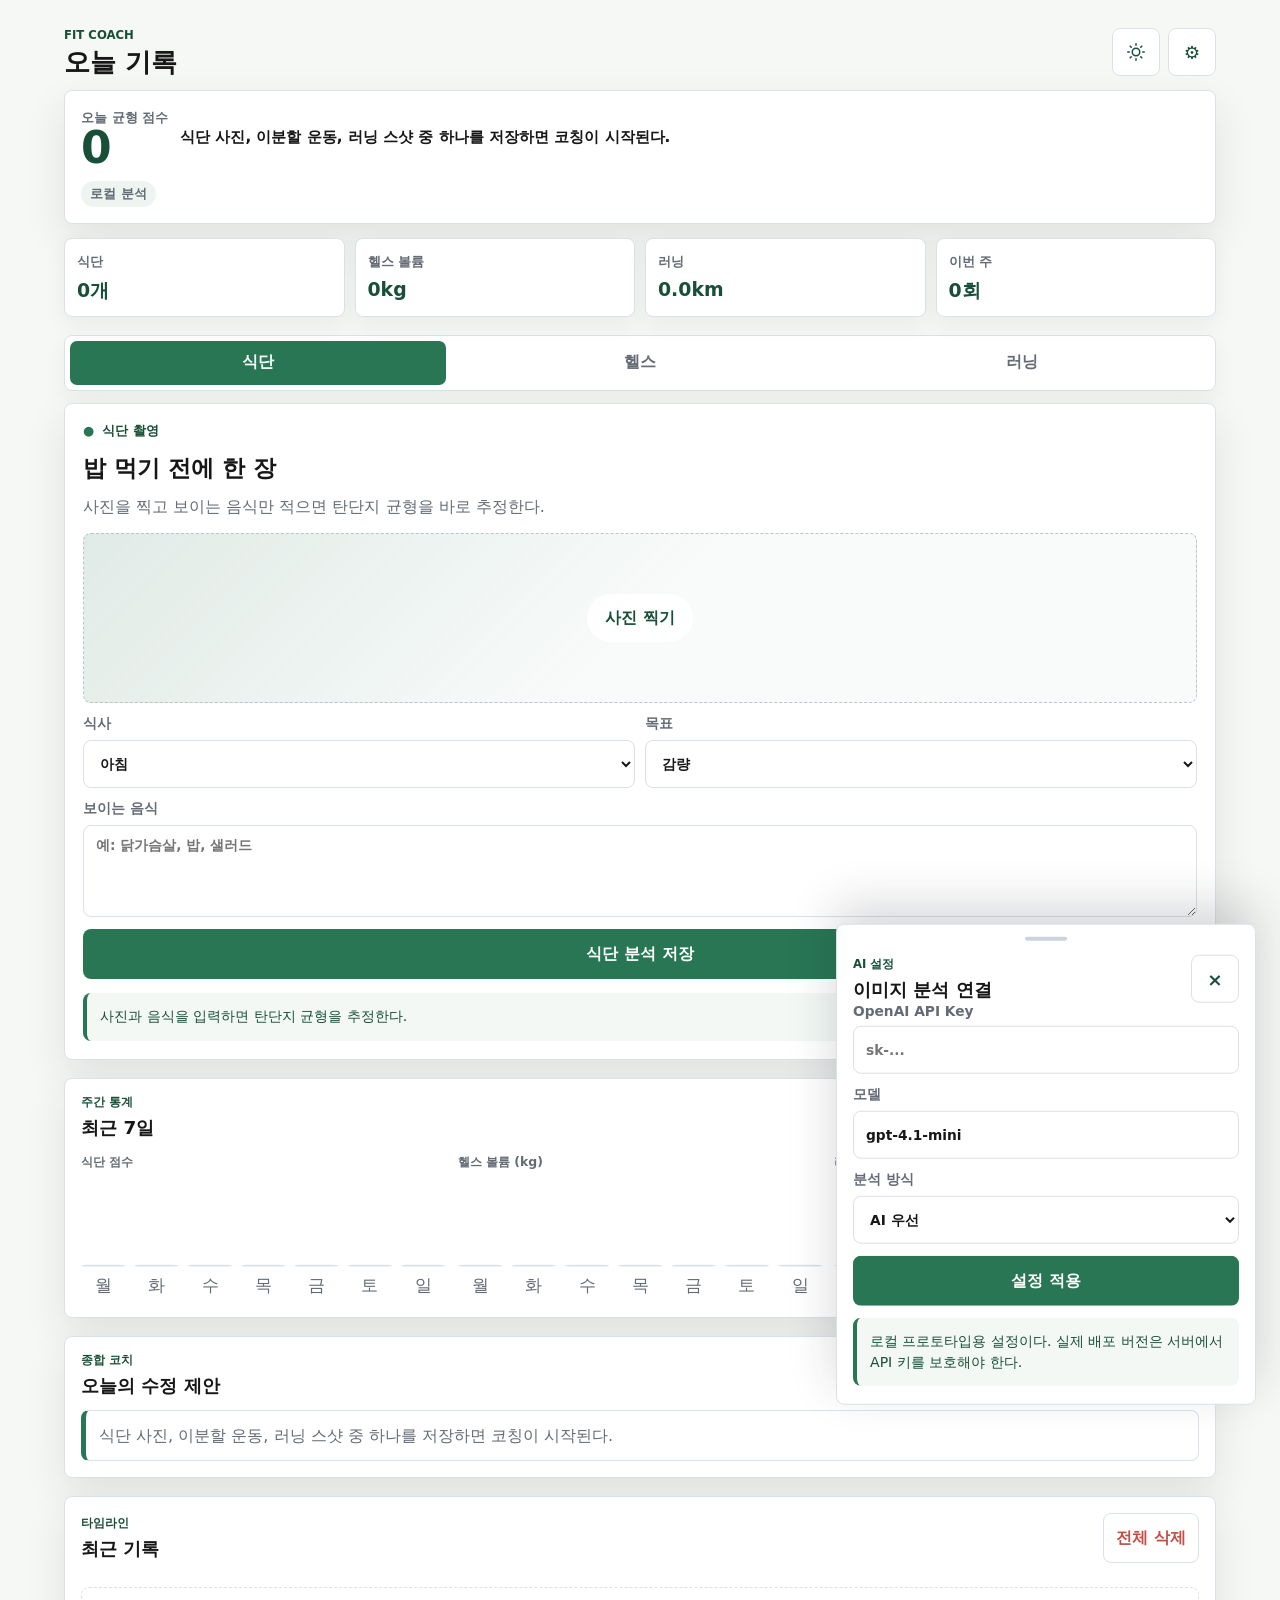
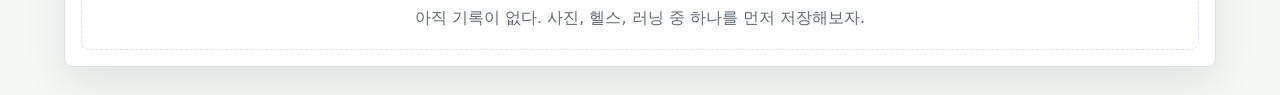
==== projects/personal-fitness-app/index.html @ 8d153a75 "feat: personal-fitness-app 초기 버전 추가 - 식단/헬스/러닝 통합 피트니스 코치 앱 (바닐라 JS) - OpenAI 이미지 분석 (식단·러닝 상세 분석) -" ====
<!doctype html>
<html lang="ko">
  <head>
    <meta charset="utf-8" />
    <meta name="viewport" content="width=device-width, initial-scale=1, viewport-fit=cover" />
    <meta name="mobile-web-app-capable" content="yes" />
    <meta name="apple-mobile-web-app-capable" content="yes" />
    <meta name="apple-mobile-web-app-status-bar-style" content="black-translucent" />
    <meta name="apple-mobile-web-app-title" content="Fit Coach" />
    <meta name="theme-color" content="#1c7a50" />
    <link rel="manifest" href="/manifest.json" />
    <link rel="apple-touch-icon" href="/icons/icon-192.png" />
    <title>Fit Coach</title>
    <link rel="stylesheet" href="./styles.css" />
  </head>
  <body>
    <main class="app-shell">
      <header class="app-header" aria-label="오늘의 코칭 요약">
        <div class="header-row">
          <div>
            <p class="eyebrow">Fit Coach</p>
            <h1>오늘 기록</h1>
          </div>
          <div class="header-buttons">
            <button class="icon-button" type="button" id="themeToggle" aria-label="다크모드 전환">
              <svg id="themeIcon" width="18" height="18" viewBox="0 0 24 24" fill="none" stroke="currentColor" stroke-width="2" stroke-linecap="round" stroke-linejoin="round">
                <circle cx="12" cy="12" r="5"/><line x1="12" y1="1" x2="12" y2="3"/><line x1="12" y1="21" x2="12" y2="23"/><line x1="4.22" y1="4.22" x2="5.64" y2="5.64"/><line x1="18.36" y1="18.36" x2="19.78" y2="19.78"/><line x1="1" y1="12" x2="3" y2="12"/><line x1="21" y1="12" x2="23" y2="12"/><line x1="4.22" y1="19.78" x2="5.64" y2="18.36"/><line x1="18.36" y1="5.64" x2="19.78" y2="4.22"/>
              </svg>
            </button>
            <button class="icon-button" type="button" id="openSettings" aria-label="AI 설정 열기">⚙</button>
          </div>
        </div>

        <section class="score-card" aria-live="polite">
          <div>
            <span>오늘 균형 점수</span>
            <strong id="balanceScore">0</strong>
          </div>
          <p id="coachHeadline">오늘 기록을 추가하면 코칭이 시작된다.</p>
          <span class="status-pill" id="apiStatus">로컬 분석</span>
        </section>
      </header>

      <section class="metric-strip" aria-label="핵심 지표">
        <article class="metric-card">
          <span>식단</span>
          <strong id="mealCount">0개</strong>
        </article>
        <article class="metric-card">
          <span>헬스 볼륨</span>
          <strong id="strengthVolume">0kg</strong>
        </article>
        <article class="metric-card">
          <span>러닝</span>
          <strong id="runDistance">0km</strong>
        </article>
        <article class="metric-card">
          <span>이번 주</span>
          <strong id="weekWorkouts">0회</strong>
        </article>
      </section>

      <section class="quick-section" aria-label="빠른 기록">
        <div class="quick-tabs" id="quickTabs" role="tablist" aria-label="기록 종류">
          <button class="quick-tab is-active" type="button" role="tab" aria-selected="true" data-card-index="0">식단</button>
          <button class="quick-tab" type="button" role="tab" aria-selected="false" data-card-index="1">헬스</button>
          <button class="quick-tab" type="button" role="tab" aria-selected="false" data-card-index="2">러닝</button>
        </div>

        <div class="quick-cards" id="quickCards">
          <article class="quick-card meal-card" aria-label="식단 촬영">
            <div class="card-topline">
              <span class="card-icon">●</span>
              <span>식단 촬영</span>
            </div>
            <h3>밥 먹기 전에 한 장</h3>
            <p>사진을 찍고 보이는 음식만 적으면 탄단지 균형을 바로 추정한다.</p>

            <form id="mealForm" class="stack-form">
              <label class="upload-box">
                <input id="mealPhoto" type="file" accept="image/*" capture="environment" />
                <span>사진 찍기</span>
                <img id="mealPreview" alt="" />
              </label>
              <div class="field-row">
                <label>
                  식사
                  <select id="mealType">
                    <option>아침</option>
                    <option>점심</option>
                    <option>저녁</option>
                    <option>간식</option>
                  </select>
                </label>
                <label>
                  목표
                  <select id="mealGoal">
                    <option>감량</option>
                    <option>유지</option>
                    <option>증량</option>
                  </select>
                </label>
              </div>
              <label>
                보이는 음식
                <textarea id="mealMemo" rows="3" placeholder="예: 닭가슴살, 밥, 샐러드"></textarea>
              </label>
              <button class="primary-button" id="mealSubmit" type="submit">식단 분석 저장</button>
            </form>
            <div class="insight-box" id="mealInsight">사진과 음식을 입력하면 탄단지 균형을 추정한다.</div>
          </article>

          <article class="quick-card strength-card" aria-label="헬스 기록">
            <div class="card-topline">
              <span class="card-icon">●</span>
              <span>헬스 기록</span>
            </div>
            <div class="card-heading-row">
              <div>
                <h3 id="routineTitle">오늘의 이분할</h3>
                <p id="routineDesc">상체와 하체를 바꿔가며 볼륨과 컨디션을 남긴다.</p>
              </div>
              <div class="routine-mode-group">
                <div class="segmented segmented-sm" role="group" aria-label="루틴 모드" id="routineModeSeg">
                  <button type="button" class="segment is-active" data-mode="이분할">2분할</button>
                  <button type="button" class="segment" data-mode="PPL">PPL</button>
                </div>
                <div class="segmented" role="group" aria-label="운동 분할 선택" id="splitSeg">
                  <button type="button" class="segment is-active" data-split="상체">상체</button>
                  <button type="button" class="segment" data-split="하체">하체</button>
                </div>
              </div>
            </div>

            <form id="strengthForm" class="stack-form">
              <label>
                운동
                <select id="liftName"></select>
              </label>
              <label id="customLiftLabel" style="display:none">
                운동 이름
                <input id="customLiftInput" type="text" placeholder="예: 인클라인 케이블 플라이" />
              </label>
              <div class="metrics-grid">
                <label>
                  세트
                  <input id="liftSets" type="number" inputmode="numeric" min="1" value="4" />
                </label>
                <label>
                  반복
                  <input id="liftReps" type="number" inputmode="numeric" min="1" value="8" />
                </label>
                <label>
                  중량 kg
                  <input id="liftWeight" type="number" inputmode="decimal" min="0" step="0.5" value="40" />
                </label>
              </div>
              <label>
                컨디션
                <select id="liftRpe">
                  <option value="7">여유 있음</option>
                  <option value="8" selected>적당히 힘듦</option>
                  <option value="9">거의 한계</option>
                </select>
              </label>
              <button class="primary-button" type="submit">헬스 기록 저장</button>
            </form>
            <section class="lift-guide" id="liftGuide" aria-live="polite" aria-label="운동 자세 안내"></section>
            <div class="routine-grid" id="splitRoutine"></div>
          </article>

          <article class="quick-card run-card" aria-label="러닝 스크린샷">
            <div class="card-topline">
              <span class="card-icon">●</span>
              <span>러닝 스샷</span>
            </div>
            <h3>끝난 화면을 올리기</h3>
            <p>런데이, Nike Run Club, Garmin 같은 앱 결과 화면을 선택한다.</p>

            <form id="runForm" class="stack-form">
              <label class="upload-box">
                <input id="runPhoto" type="file" accept="image/*" />
                <span>스샷 선택</span>
                <img id="runPreview" alt="" />
              </label>
              <div class="metrics-grid">
                <label>
                  거리 km
                  <input id="runKm" type="number" inputmode="decimal" min="0" step="0.01" value="5" />
                </label>
                <label>
                  시간 분
                  <input id="runMinutes" type="number" inputmode="numeric" min="0" value="35" />
                </label>
                <label>
                  평균 심박
                  <input id="runHr" type="number" inputmode="numeric" min="0" value="145" />
                </label>
              </div>
              <button class="primary-button" id="runSubmit" type="submit">러닝 분석 저장</button>
            </form>
            <div class="insight-box" id="runInsight">스크린샷 수치를 입력하면 페이스와 회복 강도를 계산한다.</div>
          </article>
        </div>
      </section>

      <section class="weekly-stats panel" aria-label="주간 통계">
        <div class="section-heading">
          <div>
            <p class="eyebrow">주간 통계</p>
            <h2>최근 7일</h2>
          </div>
        </div>
        <div class="chart-row">
          <div class="mini-chart">
            <p class="chart-label">식단 점수</p>
            <div id="chartMealScore"></div>
          </div>
          <div class="mini-chart">
            <p class="chart-label">헬스 볼륨 (kg)</p>
            <div id="chartVolume"></div>
          </div>
          <div class="mini-chart">
            <p class="chart-label">러닝 (km)</p>
            <div id="chartDistance"></div>
          </div>
        </div>
      </section>

      <section class="today-coach panel" aria-label="오늘의 수정 제안">
        <div class="section-heading">
          <div>
            <p class="eyebrow">종합 코치</p>
            <h2>오늘의 수정 제안</h2>
          </div>
        </div>
        <ul class="coach-list" id="coachList"></ul>
      </section>

      <section class="recent-log panel" aria-label="최근 기록">
        <div class="section-heading">
          <div>
            <p class="eyebrow">타임라인</p>
            <h2>최근 기록</h2>
          </div>
          <button class="ghost-button" type="button" id="clearAll">전체 삭제</button>
        </div>
        <ol class="timeline" id="timeline"></ol>
        <div class="empty-state" id="emptyState">아직 기록이 없다. 사진, 헬스, 러닝 중 하나를 먼저 저장해보자.</div>
      </section>
    </main>

    <div class="sheet-backdrop" id="settingsBackdrop" hidden></div>
    <aside class="settings-sheet" id="settingsSheet" aria-label="AI 설정" aria-hidden="true">
      <div class="sheet-handle" aria-hidden="true"></div>
      <div class="section-heading">
        <div>
          <p class="eyebrow">AI 설정</p>
          <h2>이미지 분석 연결</h2>
        </div>
        <button class="icon-button" type="button" id="closeSettings" aria-label="AI 설정 닫기">×</button>
      </div>
      <form id="settingsForm" class="stack-form">
        <label>
          OpenAI API Key
          <input id="apiKey" type="password" placeholder="sk-..." autocomplete="off" />
        </label>
        <label>
          모델
          <input id="modelName" type="text" value="gpt-4.1-mini" />
        </label>
        <label>
          분석 방식
          <select id="analysisMode">
            <option value="auto">AI 우선</option>
            <option value="local">로컬만</option>
          </select>
        </label>
        <button class="primary-button" type="submit">설정 적용</button>
      </form>
      <div class="insight-box compact">로컬 프로토타입용 설정이다. 실제 배포 버전은 서버에서 API 키를 보호해야 한다.</div>
    </aside>

    <script src="./app.js"></script>
    <script>
      if ("serviceWorker" in navigator) {
        navigator.serviceWorker.register("/sw.js");
      }
    </script>
  </body>
</html>
---- projects/personal-fitness-app/styles.css ----
:root {
  color-scheme: light;
  --ink: #171717;
  --muted: #646b76;
  --soft: #eef5f1;
  --line: #dbe1e8;
  --paper: #f6f8f5;
  --panel: #ffffff;
  --green: #287654;
  --green-dark: #174f38;
  --blue: #286e9e;
  --amber: #ad7428;
  --red: #c24f43;
  --shadow: 0 16px 42px rgba(27, 35, 45, 0.1);
}

[data-theme="dark"] {
  color-scheme: dark;
  --ink: #e8edf2;
  --muted: #9ba3ad;
  --soft: #1e2a24;
  --line: #2d3a34;
  --paper: #141a17;
  --panel: #1c2620;
  --green: #3da87a;
  --green-dark: #5cc99b;
  --blue: #4a9fd4;
  --amber: #c9903a;
  --red: #e06b5f;
  --shadow: 0 16px 42px rgba(0, 0, 0, 0.4);
}

[data-theme="dark"] input,
[data-theme="dark"] select,
[data-theme="dark"] textarea {
  background: #1e2a24;
  color: var(--ink);
  border-color: var(--line);
}

[data-theme="dark"] .icon-button,
[data-theme="dark"] .ghost-button,
[data-theme="dark"] .quick-tabs,
[data-theme="dark"] .segmented,
[data-theme="dark"] .segment,
[data-theme="dark"] .routine-item,
[data-theme="dark"] .coach-list li,
[data-theme="dark"] .timeline-item,
[data-theme="dark"] .delete-button {
  background: var(--panel);
  border-color: var(--line);
  color: var(--ink);
}

[data-theme="dark"] .segment.is-active {
  background: var(--green);
  color: #fff;
}

[data-theme="dark"] .quick-tab.is-active {
  background: var(--green);
  color: #fff;
}

[data-theme="dark"] .upload-box {
  background: linear-gradient(135deg, rgba(61, 168, 122, 0.1), transparent 52%), #1c2620;
}

[data-theme="dark"] .lift-guide {
  background: #1c2620;
}

[data-theme="dark"] .lift-guide-visual {
  background: linear-gradient(135deg, rgba(74, 159, 212, 0.1), transparent 55%), #1e2a24;
}

[data-theme="dark"] .insight-box {
  background: #1e2a24;
}

[data-theme="dark"] .settings-sheet {
  background: var(--panel);
}

html {
  transition: background-color 200ms, color 200ms;
}

* {
  box-sizing: border-box;
}

html {
  scroll-behavior: smooth;
}

body {
  margin: 0;
  min-height: 100vh;
  background: var(--paper);
  color: var(--ink);
  font-family:
    Inter, ui-sans-serif, system-ui, -apple-system, BlinkMacSystemFont, "Segoe UI",
    sans-serif;
}

body.sheet-open {
  overflow: hidden;
}

button,
input,
select,
textarea {
  font: inherit;
}

button {
  cursor: pointer;
}

.app-shell {
  width: min(100%, 480px);
  margin: 0 auto;
  padding: max(14px, env(safe-area-inset-top)) 14px calc(28px + env(safe-area-inset-bottom));
}

.app-header {
  display: grid;
  gap: 14px;
}

.header-row,
.section-heading,
.card-heading-row {
  display: flex;
  gap: 12px;
  align-items: center;
  justify-content: space-between;
}

.eyebrow {
  margin: 0 0 5px;
  color: var(--green-dark);
  font-size: 0.73rem;
  font-weight: 850;
  letter-spacing: 0;
  text-transform: uppercase;
}

h1,
h2,
h3,
p {
  letter-spacing: 0;
}

h1,
h2,
h3 {
  margin: 0;
}

h1 {
  font-size: 1.65rem;
  line-height: 1.1;
}

h2 {
  font-size: 1.15rem;
}

h3 {
  font-size: 1.45rem;
  line-height: 1.18;
}

.score-card,
.metric-card,
.quick-card,
.panel {
  border: 1px solid var(--line);
  border-radius: 8px;
  background: var(--panel);
  box-shadow: var(--shadow);
}

.score-card {
  display: grid;
  grid-template-columns: auto minmax(0, 1fr);
  gap: 12px;
  align-items: center;
  padding: 16px;
}

.score-card span,
.metric-card span {
  color: var(--muted);
  font-size: 0.82rem;
  font-weight: 750;
}

.score-card strong {
  display: block;
  color: var(--green-dark);
  font-size: 2.75rem;
  line-height: 0.95;
}

.score-card p {
  min-width: 0;
  margin: 0;
  color: var(--ink);
  font-size: 0.95rem;
  font-weight: 760;
  line-height: 1.42;
}

.score-card .status-pill {
  grid-column: 1 / -1;
  justify-self: start;
}

.header-buttons {
  display: flex;
  gap: 8px;
  flex-shrink: 0;
}

.icon-button {
  display: inline-grid;
  place-items: center;
  width: 48px;
  height: 48px;
  border: 1px solid var(--line);
  border-radius: 8px;
  background: #fff;
  color: var(--green-dark);
  font-size: 1.15rem;
  font-weight: 900;
}

.metric-strip {
  display: grid;
  grid-template-columns: repeat(2, minmax(0, 1fr));
  gap: 10px;
  margin-top: 14px;
}

.metric-card {
  min-height: 72px;
  padding: 12px;
  box-shadow: 0 8px 22px rgba(27, 35, 45, 0.06);
}

.metric-card strong {
  display: block;
  margin-top: 7px;
  color: var(--green-dark);
  font-size: 1.18rem;
}

.quick-section,
.weekly-stats,
.today-coach,
.recent-log {
  margin-top: 18px;
}

.chart-row {
  display: grid;
  grid-template-columns: repeat(3, minmax(0, 1fr));
  gap: 12px;
  margin-top: 14px;
}

.mini-chart {
  min-width: 0;
}

.chart-label {
  margin: 0 0 6px;
  color: var(--muted);
  font-size: 0.78rem;
  font-weight: 760;
}

.chart-bar { }
.bar-green { fill: var(--green); }
.bar-blue { fill: var(--blue); }
.bar-amber { fill: var(--amber); }
.bar-empty { fill: var(--line); }
.bar-day-label { font-size: 10px; fill: var(--muted); }

.quick-tabs {
  display: grid;
  grid-template-columns: repeat(3, minmax(0, 1fr));
  gap: 6px;
  margin-top: 12px;
  padding: 5px;
  border: 1px solid var(--line);
  border-radius: 8px;
  background: #fff;
  box-shadow: 0 8px 22px rgba(27, 35, 45, 0.05);
}

.quick-tab {
  min-height: 44px;
  border: 0;
  border-radius: 7px;
  background: transparent;
  color: var(--muted);
  font-weight: 900;
}

.quick-tab.is-active {
  background: var(--green);
  color: #fff;
}

.quick-cards {
  margin-top: 12px;
}

.quick-card {
  display: none;
  grid-template-columns: 1fr;
  align-content: start;
  gap: 14px;
  padding: 18px;
  border: 1px solid var(--line);
  border-radius: 8px;
  background: var(--panel);
  box-shadow: var(--shadow);
}

.quick-card.is-active {
  display: grid;
}

.quick-card p {
  margin: 0;
  color: var(--muted);
  line-height: 1.5;
}

.card-topline {
  display: flex;
  gap: 8px;
  align-items: center;
  color: var(--green-dark);
  font-size: 0.82rem;
  font-weight: 850;
}

.card-icon {
  color: var(--green);
  font-size: 0.8rem;
}


.stack-form {
  display: grid;
  gap: 12px;
}

label {
  display: grid;
  gap: 7px;
  color: var(--muted);
  font-size: 0.86rem;
  font-weight: 760;
}

input,
select,
textarea {
  width: 100%;
  min-height: 48px;
  border: 1px solid var(--line);
  border-radius: 8px;
  background: #fff;
  color: var(--ink);
  padding: 11px 12px;
  outline: none;
}

textarea {
  min-height: 92px;
  resize: vertical;
}

input:focus,
select:focus,
textarea:focus {
  border-color: var(--green);
  box-shadow: 0 0 0 3px rgba(40, 118, 84, 0.14);
}

.field-row,
.metrics-grid {
  display: grid;
  gap: 10px;
}

.field-row {
  grid-template-columns: repeat(2, minmax(0, 1fr));
}

.metrics-grid {
  grid-template-columns: repeat(3, minmax(0, 1fr));
}

.upload-box {
  position: relative;
  display: grid;
  place-items: center;
  min-height: 170px;
  overflow: hidden;
  border: 1px dashed #b8c5ce;
  border-radius: 8px;
  background:
    linear-gradient(135deg, rgba(40, 118, 84, 0.12), transparent 52%),
    #f9fbfa;
  color: var(--green-dark);
  text-align: center;
}

.upload-box input {
  position: absolute;
  inset: 0;
  min-height: 100%;
  opacity: 0;
  cursor: pointer;
}

.upload-box span {
  z-index: 1;
  display: inline-flex;
  align-items: center;
  min-height: 48px;
  border-radius: 999px;
  background: rgba(255, 255, 255, 0.92);
  padding: 0 18px;
  font-size: 1rem;
  font-weight: 900;
}

.upload-box img {
  position: absolute;
  inset: 0;
  display: none;
  width: 100%;
  height: 100%;
  object-fit: cover;
}

.upload-box.has-image img {
  display: block;
}

.routine-mode-group {
  display: flex;
  flex-direction: column;
  gap: 6px;
  align-items: flex-end;
}

.segmented {
  display: inline-grid;
  grid-template-columns: repeat(2, 1fr);
  flex: 0 0 auto;
  overflow: hidden;
  border: 1px solid var(--line);
  border-radius: 8px;
  background: #fff;
}

.segmented-sm .segment {
  min-height: 32px;
  font-size: 0.78rem;
  padding: 0 8px;
}

.segment {
  min-height: 40px;
  border: 0;
  background: #fff;
  color: var(--muted);
  padding: 0 12px;
  font-size: 0.86rem;
  font-weight: 850;
}

.segment.is-active {
  background: var(--green);
  color: #fff;
}

.primary-button,
.ghost-button {
  min-height: 50px;
  border-radius: 8px;
  font-weight: 900;
}

.primary-button {
  border: 1px solid transparent;
  background: var(--green);
  color: #fff;
}

.primary-button:hover {
  background: var(--green-dark);
}

.primary-button:disabled {
  cursor: wait;
  opacity: 0.68;
}

.ghost-button {
  border: 1px solid var(--line);
  background: #fff;
  color: var(--red);
  padding: 0 12px;
}

.insight-box {
  padding: 13px;
  border-left: 4px solid var(--green);
  border-radius: 8px;
  background: #f3f8f5;
  color: var(--green-dark);
  font-size: 0.9rem;
  line-height: 1.48;
}

.compact {
  margin-top: 12px;
  font-size: 0.88rem;
}

.routine-grid {
  display: grid;
  gap: 8px;
}

.lift-guide {
  display: grid;
  gap: 10px;
  padding: 12px;
  border: 1px solid var(--line);
  border-radius: 8px;
  background: #f9fbfa;
}

.lift-guide-visual {
  display: grid;
  place-items: center;
  min-height: 138px;
  border-radius: 8px;
  overflow: hidden;
  background:
    linear-gradient(135deg, rgba(40, 110, 158, 0.1), transparent 55%),
    #ffffff;
}

.lift-guide-visual img {
  width: 100%;
  height: 138px;
  object-fit: cover;
  object-position: center 20%;
  display: block;
}

.lift-guide svg {
  width: min(100%, 220px);
  height: 128px;
}

.lift-guide h4 {
  margin: 0;
  color: var(--ink);
  font-size: 1rem;
  letter-spacing: 0;
}

.lift-guide ul {
  display: grid;
  gap: 5px;
  margin: 0;
  padding-left: 18px;
  color: var(--muted);
  font-size: 0.88rem;
  line-height: 1.4;
}

.routine-item {
  display: grid;
  gap: 4px;
  padding: 10px 12px;
  border: 1px solid var(--line);
  border-radius: 8px;
  background: #fff;
  color: var(--muted);
  font-size: 0.86rem;
}

.routine-item strong {
  color: var(--ink);
  font-size: 0.95rem;
}

.panel {
  padding: 16px;
}

.coach-list,
.timeline {
  display: grid;
  gap: 10px;
  margin: 12px 0 0;
  padding: 0;
  list-style: none;
}

.coach-list li,
.timeline-item {
  padding: 13px;
  border: 1px solid var(--line);
  border-radius: 8px;
  background: #fff;
}

.coach-list li {
  border-left: 5px solid var(--green);
  color: var(--muted);
  line-height: 1.45;
}

.timeline-item {
  display: grid;
  grid-template-columns: minmax(0, 1fr) 40px;
  gap: 10px;
}

.timeline-title {
  display: flex;
  flex-wrap: wrap;
  gap: 7px;
  align-items: center;
}

.timeline-title strong {
  font-size: 0.98rem;
}

.timeline-meta {
  margin: 8px 0 0;
  color: var(--muted);
  font-size: 0.9rem;
  line-height: 1.45;
}

.pill,
.status-pill {
  display: inline-flex;
  align-items: center;
  min-height: 26px;
  border-radius: 999px;
  background: var(--soft);
  color: var(--green-dark);
  padding: 0 9px;
  font-size: 0.74rem;
  font-weight: 850;
}

.status-pill.is-ready {
  background: #edf4fb;
  color: var(--blue);
}

.delete-button {
  align-self: start;
  width: 40px;
  height: 40px;
  border: 1px solid var(--line);
  border-radius: 8px;
  background: #fff8f7;
  color: var(--red);
  font-weight: 900;
}

.empty-state {
  display: none;
  margin-top: 12px;
  padding: 20px;
  border: 1px dashed var(--line);
  border-radius: 8px;
  color: var(--muted);
  text-align: center;
}

.empty-state.is-visible {
  display: block;
}

.sheet-backdrop {
  position: fixed;
  inset: 0;
  z-index: 20;
  background: rgba(23, 23, 23, 0.34);
}

.settings-sheet {
  position: fixed;
  right: 0;
  bottom: 0;
  left: 0;
  z-index: 21;
  width: min(100%, 480px);
  max-height: min(86vh, 720px);
  margin: 0 auto;
  overflow-y: auto;
  border: 1px solid var(--line);
  border-radius: 8px 8px 0 0;
  background: var(--panel);
  box-shadow: 0 -18px 48px rgba(27, 35, 45, 0.18);
  padding: 10px 16px calc(18px + env(safe-area-inset-bottom));
  transform: translateY(110%);
  transition: transform 180ms ease;
}

.settings-sheet.is-open {
  transform: translateY(0);
}

.sheet-handle {
  width: 42px;
  height: 4px;
  margin: 2px auto 14px;
  border-radius: 999px;
  background: #cbd4dc;
}

[hidden] {
  display: none !important;
}

@media (min-width: 760px) {
  .app-shell {
    width: min(1180px, calc(100% - 40px));
    padding-top: 28px;
  }

  .metric-strip {
    grid-template-columns: repeat(4, minmax(0, 1fr));
  }


  .settings-sheet {
    right: 24px;
    left: auto;
    width: 420px;
    border-radius: 8px;
    bottom: 24px;
  }
}

@media (max-width: 380px) {
  .app-shell {
    padding-right: 10px;
    padding-left: 10px;
  }

  .quick-card {
    padding: 15px;
  }

  .metrics-grid {
    grid-template-columns: 1fr;
  }

  .card-heading-row {
    align-items: flex-start;
    flex-direction: column;
  }
}
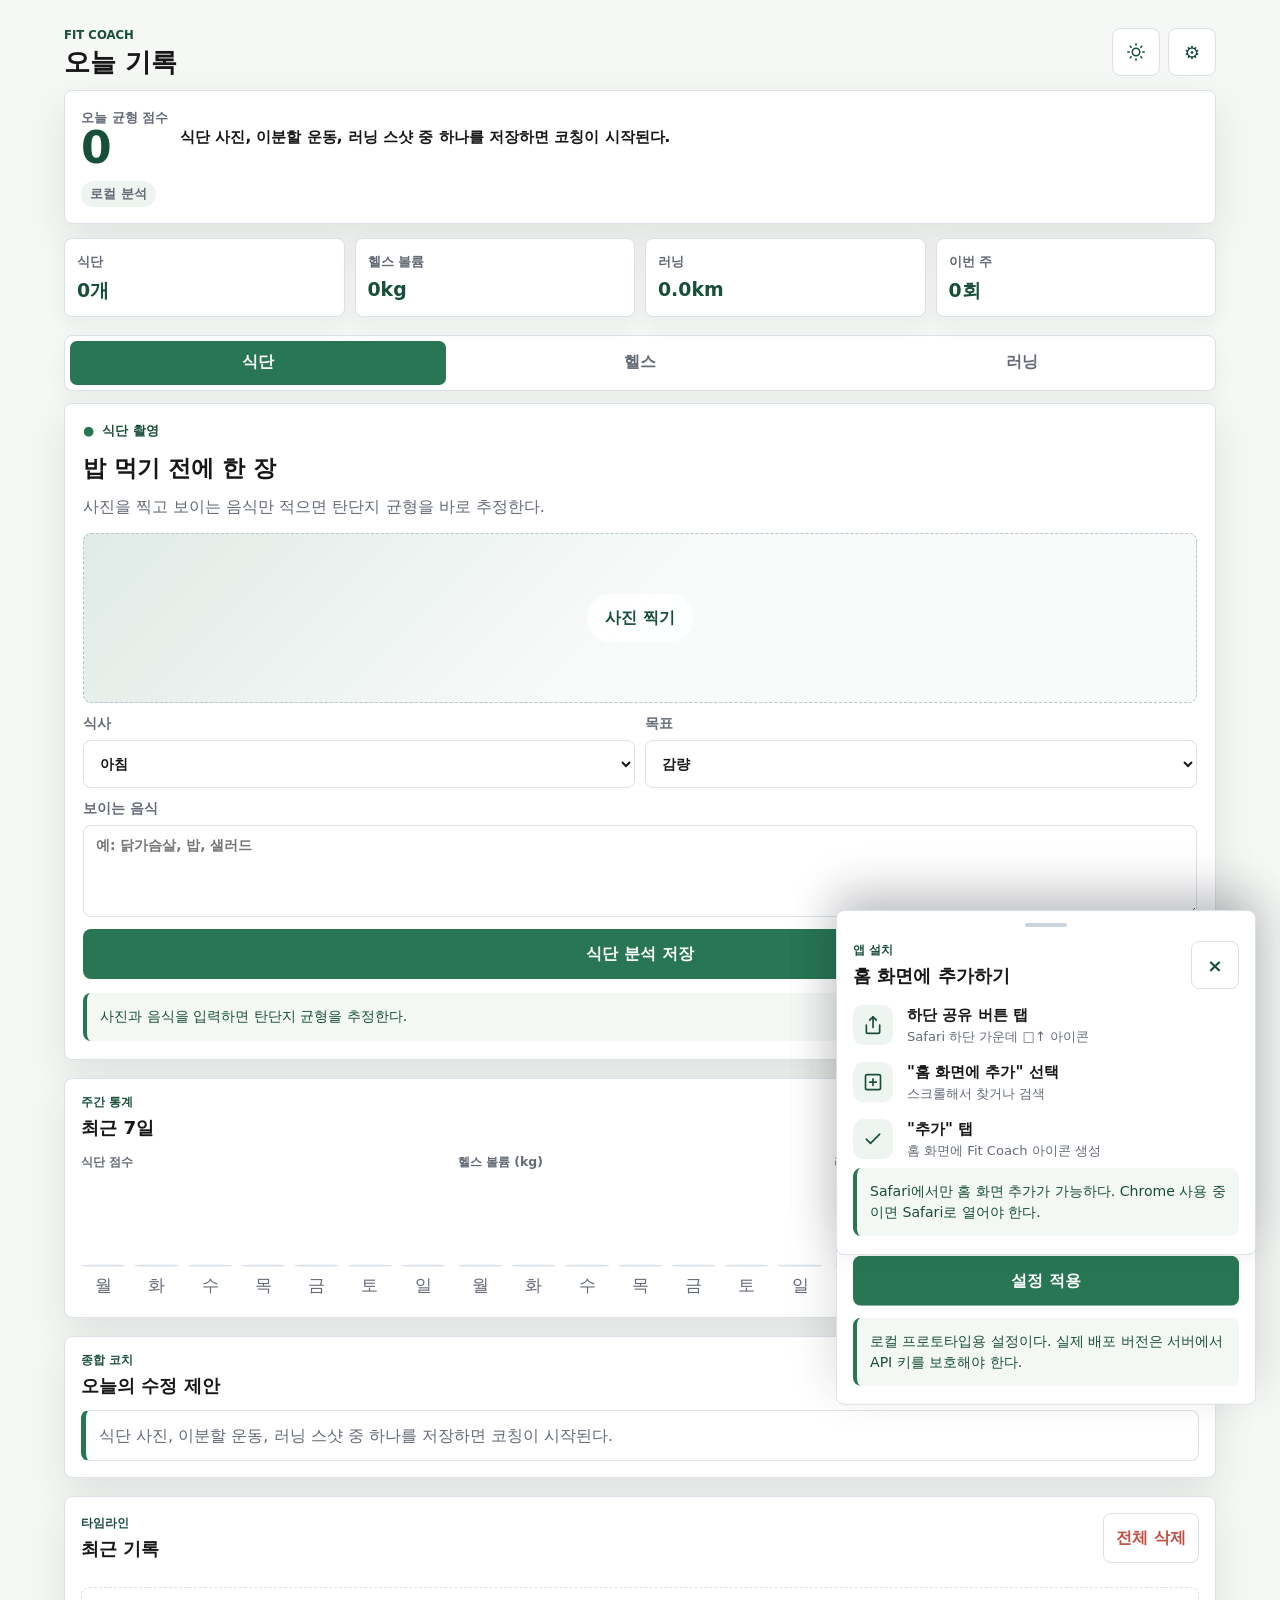
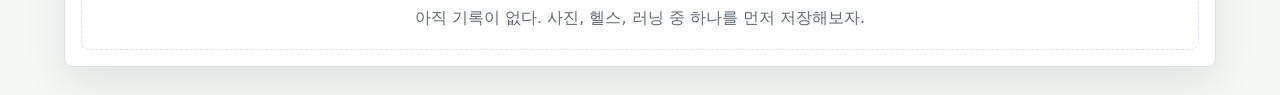
==== commit 90e9a356: "feat: PWA 앱 설치 버튼 추가 (Android 자동 프롬프트 / iOS 안내 시트) Co-Authored-By: Claude Sonnet 4.6 <noreply@anthro" ====
--- a/projects/personal-fitness-app/index.html
+++ b/projects/personal-fitness-app/index.html
@@ -22,6 +22,10 @@
             <h1>오늘 기록</h1>
           </div>
           <div class="header-buttons">
+            <button class="install-button" type="button" id="installApp" aria-label="앱 설치" hidden>
+              <svg width="13" height="13" viewBox="0 0 24 24" fill="none" stroke="currentColor" stroke-width="2.5" stroke-linecap="round" stroke-linejoin="round"><path d="M12 2v13M7 11l5 5 5-5"/><path d="M3 18h18"/></svg>
+              앱 설치
+            </button>
             <button class="icon-button" type="button" id="themeToggle" aria-label="다크모드 전환">
               <svg id="themeIcon" width="18" height="18" viewBox="0 0 24 24" fill="none" stroke="currentColor" stroke-width="2" stroke-linecap="round" stroke-linejoin="round">
                 <circle cx="12" cy="12" r="5"/><line x1="12" y1="1" x2="12" y2="3"/><line x1="12" y1="21" x2="12" y2="23"/><line x1="4.22" y1="4.22" x2="5.64" y2="5.64"/><line x1="18.36" y1="18.36" x2="19.78" y2="19.78"/><line x1="1" y1="12" x2="3" y2="12"/><line x1="21" y1="12" x2="23" y2="12"/><line x1="4.22" y1="19.78" x2="5.64" y2="18.36"/><line x1="18.36" y1="5.64" x2="19.78" y2="4.22"/>
@@ -281,6 +285,48 @@
       <div class="insight-box compact">로컬 프로토타입용 설정이다. 실제 배포 버전은 서버에서 API 키를 보호해야 한다.</div>
     </aside>
 
+    <div class="sheet-backdrop" id="iosInstallBackdrop" hidden></div>
+    <aside class="settings-sheet ios-install-sheet" id="iosInstallSheet" aria-label="앱 설치 안내" aria-hidden="true">
+      <div class="sheet-handle" aria-hidden="true"></div>
+      <div class="section-heading">
+        <div>
+          <p class="eyebrow">앱 설치</p>
+          <h2>홈 화면에 추가하기</h2>
+        </div>
+        <button class="icon-button" type="button" id="closeIosInstall" aria-label="닫기">×</button>
+      </div>
+      <ol class="install-steps">
+        <li>
+          <span class="install-step-icon">
+            <svg width="20" height="20" viewBox="0 0 24 24" fill="none" stroke="currentColor" stroke-width="2" stroke-linecap="round" stroke-linejoin="round"><path d="M4 12v8a2 2 0 0 0 2 2h12a2 2 0 0 0 2-2v-8"/><polyline points="16 6 12 2 8 6"/><line x1="12" y1="2" x2="12" y2="15"/></svg>
+          </span>
+          <div>
+            <strong>하단 공유 버튼 탭</strong>
+            <p>Safari 하단 가운데 □↑ 아이콘</p>
+          </div>
+        </li>
+        <li>
+          <span class="install-step-icon">
+            <svg width="20" height="20" viewBox="0 0 24 24" fill="none" stroke="currentColor" stroke-width="2" stroke-linecap="round" stroke-linejoin="round"><rect x="3" y="3" width="18" height="18" rx="2"/><line x1="12" y1="8" x2="12" y2="16"/><line x1="8" y1="12" x2="16" y2="12"/></svg>
+          </span>
+          <div>
+            <strong>"홈 화면에 추가" 선택</strong>
+            <p>스크롤해서 찾거나 검색</p>
+          </div>
+        </li>
+        <li>
+          <span class="install-step-icon">
+            <svg width="20" height="20" viewBox="0 0 24 24" fill="none" stroke="currentColor" stroke-width="2" stroke-linecap="round" stroke-linejoin="round"><polyline points="20 6 9 17 4 12"/></svg>
+          </span>
+          <div>
+            <strong>"추가" 탭</strong>
+            <p>홈 화면에 Fit Coach 아이콘 생성</p>
+          </div>
+        </li>
+      </ol>
+      <div class="insight-box compact" style="margin-top:8px">Safari에서만 홈 화면 추가가 가능하다. Chrome 사용 중이면 Safari로 열어야 한다.</div>
+    </aside>
+
     <script src="./app.js"></script>
     <script>
       if ("serviceWorker" in navigator) {
--- a/projects/personal-fitness-app/styles.css
+++ b/projects/personal-fitness-app/styles.css
@@ -224,7 +224,60 @@
 .header-buttons {
   display: flex;
   gap: 8px;
+  align-items: center;
   flex-shrink: 0;
+}
+
+.install-button {
+  display: inline-flex;
+  align-items: center;
+  gap: 5px;
+  padding: 7px 12px;
+  background: var(--green);
+  color: #fff;
+  border: none;
+  border-radius: 20px;
+  font-size: 0.8rem;
+  font-weight: 700;
+  white-space: nowrap;
+}
+
+.install-steps {
+  list-style: none;
+  margin: 16px 0 0;
+  padding: 0;
+  display: flex;
+  flex-direction: column;
+  gap: 16px;
+}
+
+.install-steps li {
+  display: flex;
+  gap: 14px;
+  align-items: flex-start;
+}
+
+.install-step-icon {
+  display: grid;
+  place-items: center;
+  width: 40px;
+  height: 40px;
+  background: var(--soft);
+  border-radius: 10px;
+  flex-shrink: 0;
+  color: var(--green-dark);
+}
+
+.install-steps strong {
+  display: block;
+  font-size: 0.95rem;
+  margin-bottom: 2px;
+}
+
+.install-steps p {
+  margin: 0;
+  font-size: 0.82rem;
+  color: var(--muted);
 }
 
 .icon-button {
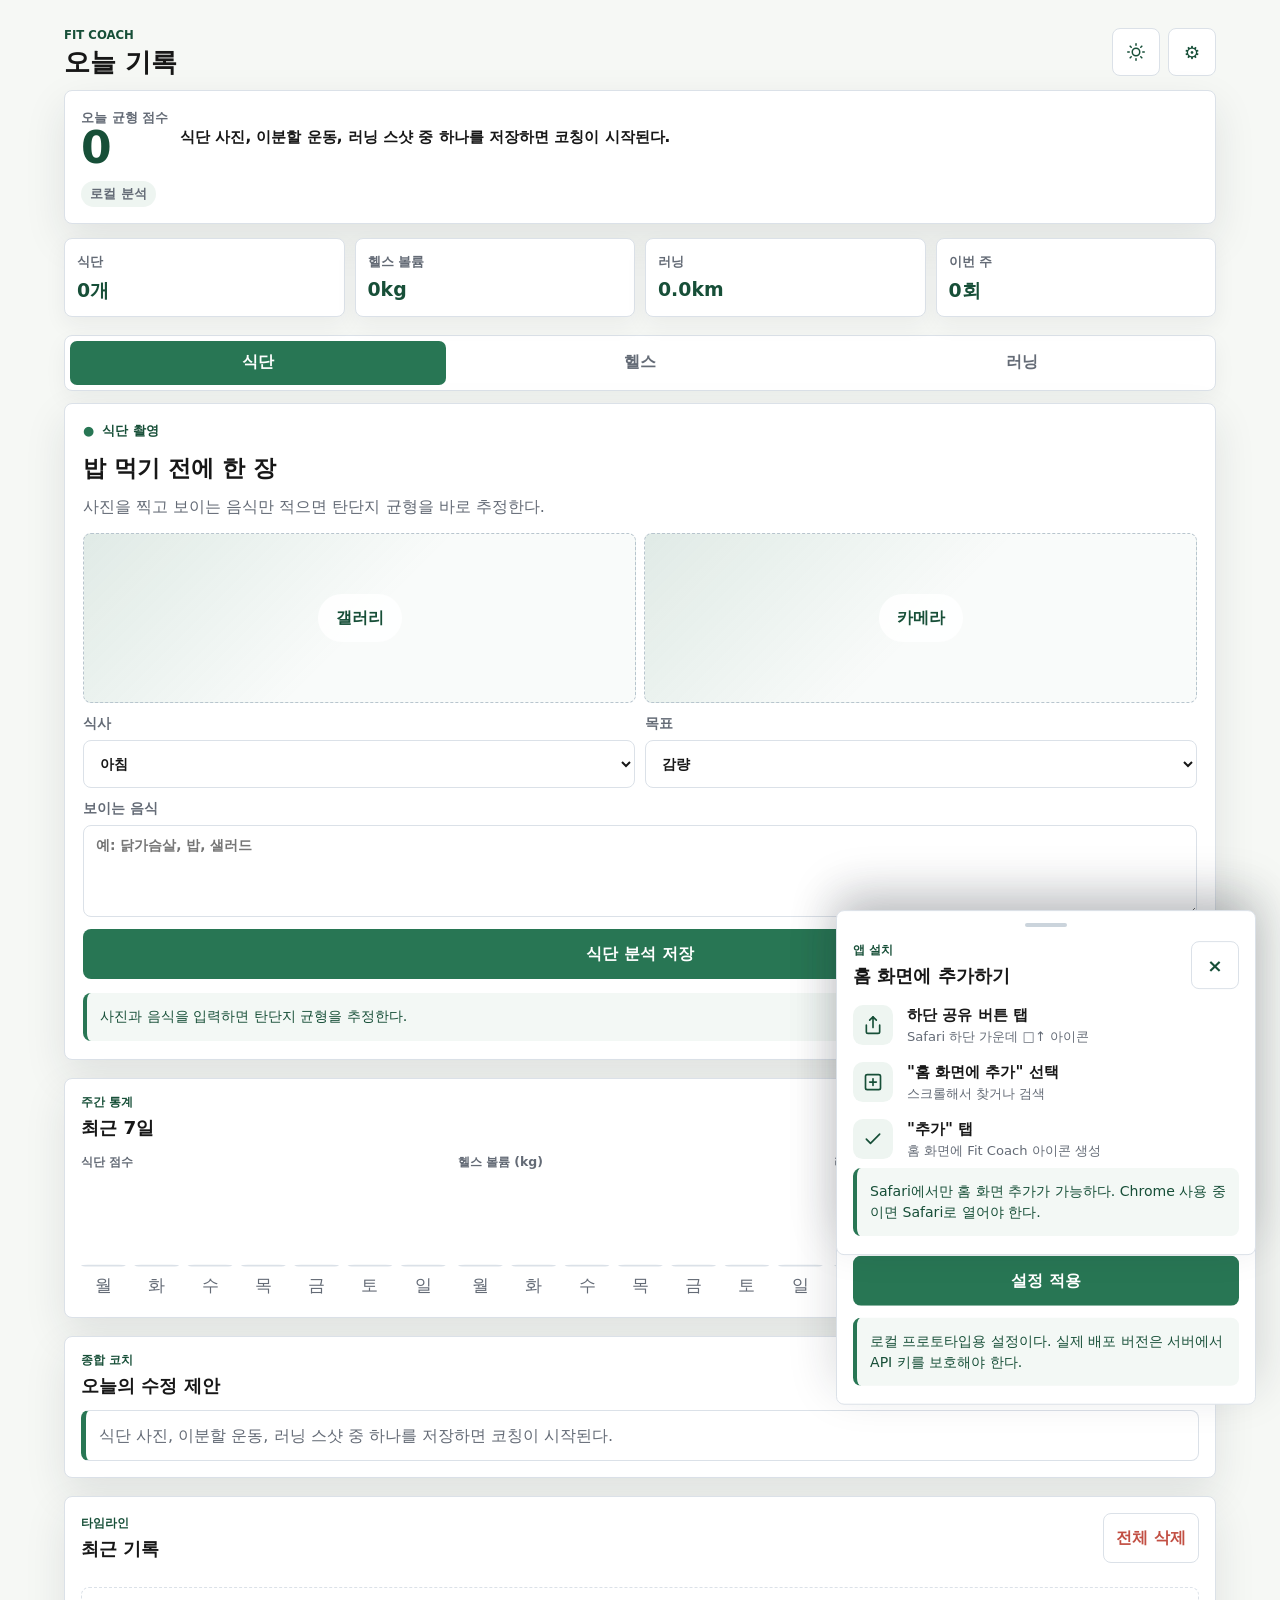
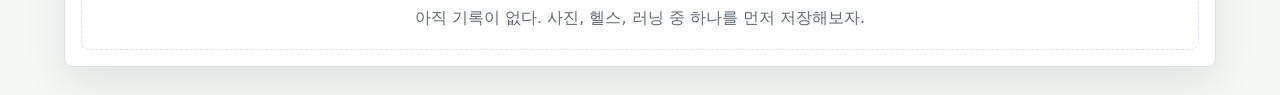
==== commit 4b2b5a2f: "feat: 갤러리/카메라 선택 분리 (식단·러닝 모두) Co-Authored-By: Claude Sonnet 4.6 <noreply@anthropic.com>" ====
--- a/projects/personal-fitness-app/index.html
+++ b/projects/personal-fitness-app/index.html
@@ -81,11 +81,17 @@
             <p>사진을 찍고 보이는 음식만 적으면 탄단지 균형을 바로 추정한다.</p>
 
             <form id="mealForm" class="stack-form">
-              <label class="upload-box">
-                <input id="mealPhoto" type="file" accept="image/*" capture="environment" />
-                <span>사진 찍기</span>
-                <img id="mealPreview" alt="" />
-              </label>
+              <div class="upload-row">
+                <label class="upload-box upload-box-half">
+                  <input id="mealPhoto" type="file" accept="image/*" />
+                  <span>갤러리</span>
+                  <img id="mealPreview" alt="" />
+                </label>
+                <label class="upload-box upload-box-half">
+                  <input id="mealPhotoCamera" type="file" accept="image/*" capture="environment" />
+                  <span>카메라</span>
+                </label>
+              </div>
               <div class="field-row">
                 <label>
                   식사
@@ -182,10 +188,17 @@
             <p>런데이, Nike Run Club, Garmin 같은 앱 결과 화면을 선택한다.</p>
 
             <form id="runForm" class="stack-form">
-              <label class="upload-box">
-                <input id="runPhoto" type="file" accept="image/*" />
-                <span>스샷 선택</span>
-                <img id="runPreview" alt="" />
+              <div class="upload-row">
+                <label class="upload-box upload-box-half">
+                  <input id="runPhoto" type="file" accept="image/*" />
+                  <span>갤러리</span>
+                  <img id="runPreview" alt="" />
+                </label>
+                <label class="upload-box upload-box-half">
+                  <input id="runPhotoCamera" type="file" accept="image/*" capture="environment" />
+                  <span>카메라</span>
+                </label>
+              </div>
               </label>
               <div class="metrics-grid">
                 <label>
--- a/projects/personal-fitness-app/styles.css
+++ b/projects/personal-fitness-app/styles.css
@@ -464,6 +464,12 @@
   grid-template-columns: repeat(3, minmax(0, 1fr));
 }
 
+.upload-row {
+  display: grid;
+  grid-template-columns: 1fr 1fr;
+  gap: 8px;
+}
+
 .upload-box {
   position: relative;
   display: grid;
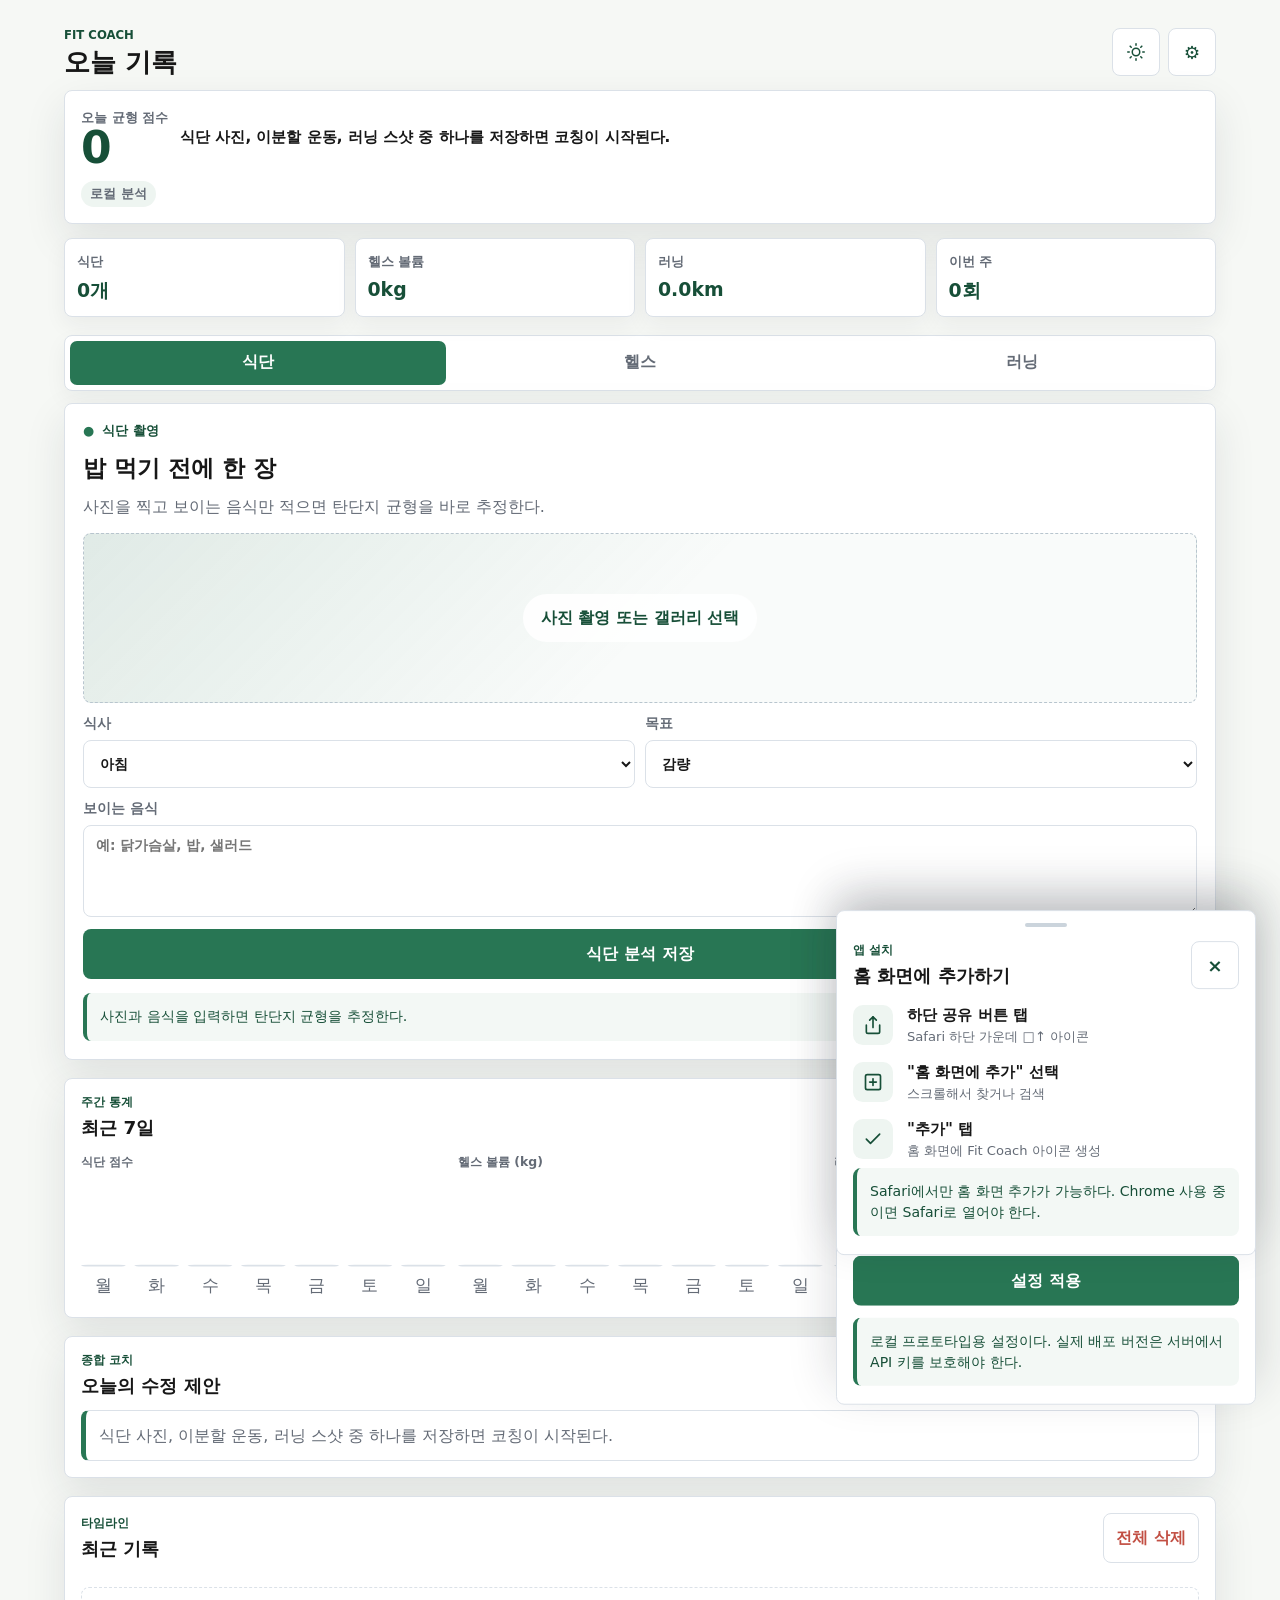
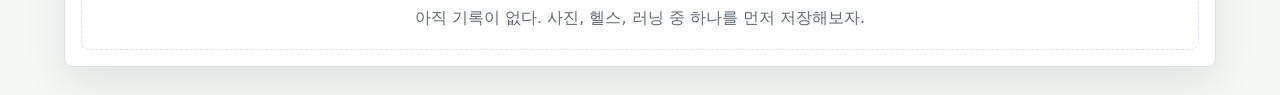
==== commit 4b6a9b1e: "fix: 갤러리/카메라 단일 버튼으로 통합 (모바일 OS 기본 선택창 사용) Co-Authored-By: Claude Sonnet 4.6 <noreply@anthropic.com>" ====
--- a/projects/personal-fitness-app/index.html
+++ b/projects/personal-fitness-app/index.html
@@ -81,17 +81,11 @@
             <p>사진을 찍고 보이는 음식만 적으면 탄단지 균형을 바로 추정한다.</p>
 
             <form id="mealForm" class="stack-form">
-              <div class="upload-row">
-                <label class="upload-box upload-box-half">
-                  <input id="mealPhoto" type="file" accept="image/*" />
-                  <span>갤러리</span>
-                  <img id="mealPreview" alt="" />
-                </label>
-                <label class="upload-box upload-box-half">
-                  <input id="mealPhotoCamera" type="file" accept="image/*" capture="environment" />
-                  <span>카메라</span>
-                </label>
-              </div>
+              <label class="upload-box">
+                <input id="mealPhoto" type="file" accept="image/*" />
+                <span>사진 촬영 또는 갤러리 선택</span>
+                <img id="mealPreview" alt="" />
+              </label>
               <div class="field-row">
                 <label>
                   식사
@@ -188,17 +182,11 @@
             <p>런데이, Nike Run Club, Garmin 같은 앱 결과 화면을 선택한다.</p>
 
             <form id="runForm" class="stack-form">
-              <div class="upload-row">
-                <label class="upload-box upload-box-half">
-                  <input id="runPhoto" type="file" accept="image/*" />
-                  <span>갤러리</span>
-                  <img id="runPreview" alt="" />
-                </label>
-                <label class="upload-box upload-box-half">
-                  <input id="runPhotoCamera" type="file" accept="image/*" capture="environment" />
-                  <span>카메라</span>
-                </label>
-              </div>
+              <label class="upload-box">
+                <input id="runPhoto" type="file" accept="image/*" />
+                <span>사진 촬영 또는 갤러리 선택</span>
+                <img id="runPreview" alt="" />
+              </label>
               </label>
               <div class="metrics-grid">
                 <label>
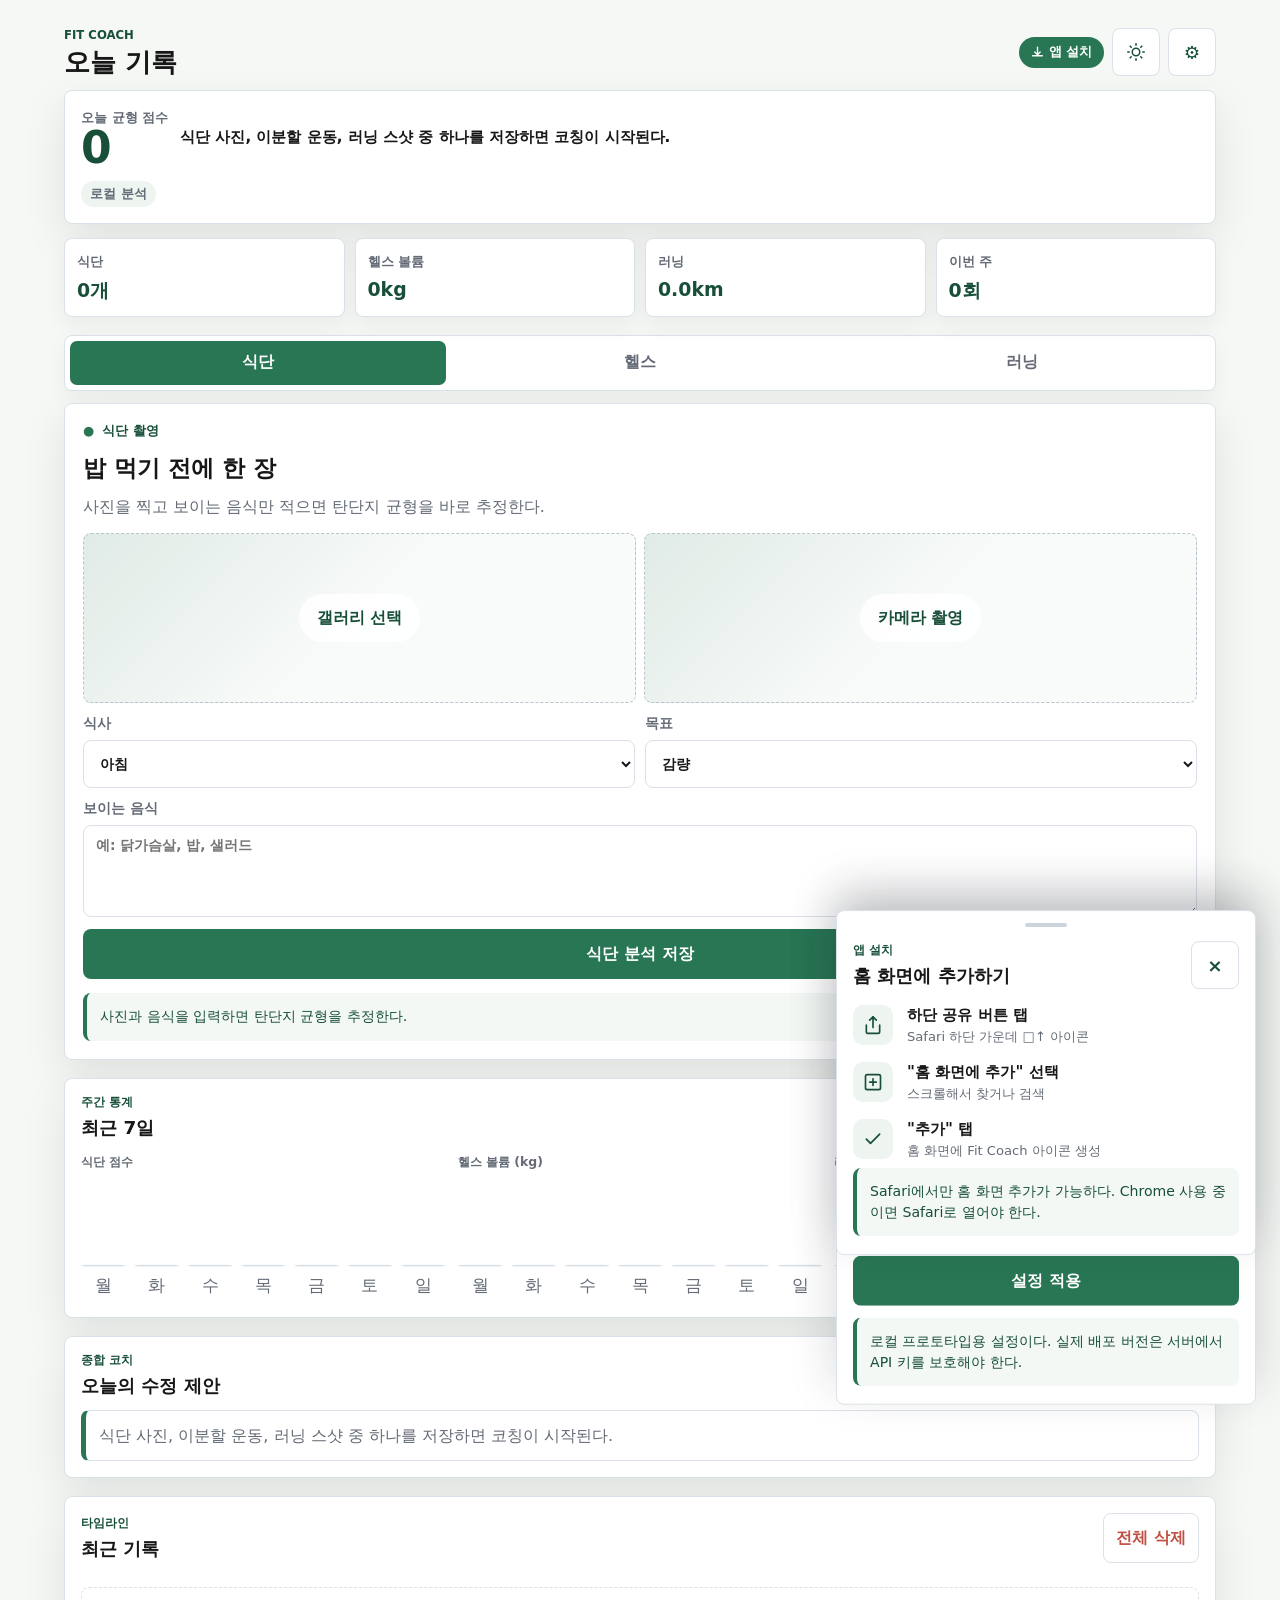
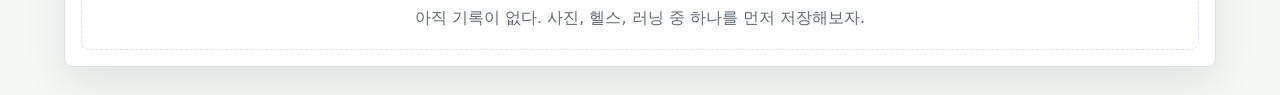
==== commit 645804fc: "fix: 식단/러닝 갤러리+카메라 버튼 분리 Co-Authored-By: Claude Sonnet 4.6 <noreply@anthropic.com>" ====
--- a/projects/personal-fitness-app/index.html
+++ b/projects/personal-fitness-app/index.html
@@ -81,11 +81,18 @@
             <p>사진을 찍고 보이는 음식만 적으면 탄단지 균형을 바로 추정한다.</p>
 
             <form id="mealForm" class="stack-form">
-              <label class="upload-box">
-                <input id="mealPhoto" type="file" accept="image/*" />
-                <span>사진 촬영 또는 갤러리 선택</span>
-                <img id="mealPreview" alt="" />
-              </label>
+              <div class="upload-row">
+                <label class="upload-box">
+                  <input id="mealPhoto" type="file" accept="image/*" />
+                  <span>갤러리 선택</span>
+                  <img id="mealPreview" alt="" />
+                </label>
+                <label class="upload-box">
+                  <input id="mealPhotoCamera" type="file" accept="image/*" capture="environment" />
+                  <span>카메라 촬영</span>
+                  <img id="mealPreviewCamera" alt="" />
+                </label>
+              </div>
               <div class="field-row">
                 <label>
                   식사
@@ -182,11 +189,18 @@
             <p>런데이, Nike Run Club, Garmin 같은 앱 결과 화면을 선택한다.</p>
 
             <form id="runForm" class="stack-form">
-              <label class="upload-box">
-                <input id="runPhoto" type="file" accept="image/*" />
-                <span>사진 촬영 또는 갤러리 선택</span>
-                <img id="runPreview" alt="" />
-              </label>
+              <div class="upload-row">
+                <label class="upload-box">
+                  <input id="runPhoto" type="file" accept="image/*" />
+                  <span>갤러리 선택</span>
+                  <img id="runPreview" alt="" />
+                </label>
+                <label class="upload-box">
+                  <input id="runPhotoCamera" type="file" accept="image/*" capture="environment" />
+                  <span>카메라 촬영</span>
+                  <img id="runPreviewCamera" alt="" />
+                </label>
+              </div>
               </label>
               <div class="metrics-grid">
                 <label>
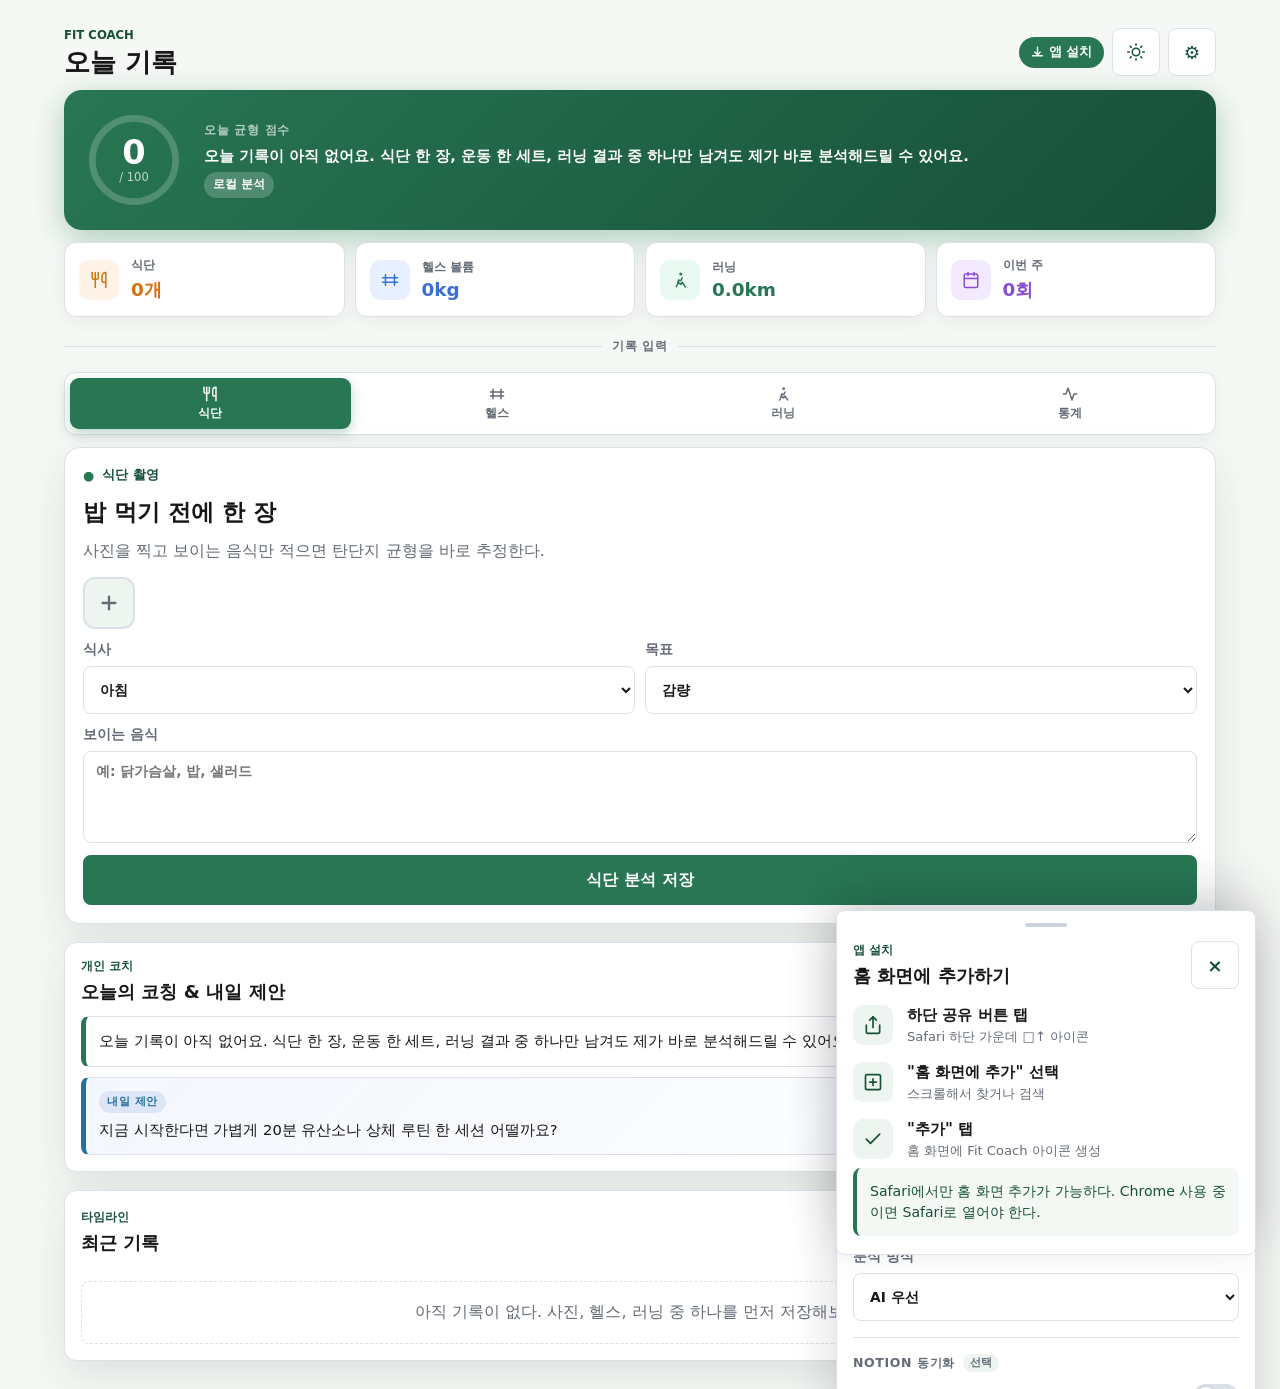
==== commit 3bc4e336: "feat: 대시보드 리디자인 + 통계탭 + 코치 개선 + 후원 버튼 - 점수 링(SVG) + 그라디언트 히어로 카드로 대시보드 리디자인 - 메트릭 카드 컬러 아이콘 (식단/헬스/러" ====
--- a/projects/personal-fitness-app/index.html
+++ b/projects/personal-fitness-app/index.html
@@ -35,40 +35,86 @@
           </div>
         </div>
 
-        <section class="score-card" aria-live="polite">
-          <div>
-            <span>오늘 균형 점수</span>
-            <strong id="balanceScore">0</strong>
-          </div>
-          <p id="coachHeadline">오늘 기록을 추가하면 코칭이 시작된다.</p>
-          <span class="status-pill" id="apiStatus">로컬 분석</span>
+        <section class="hero-card" aria-live="polite">
+          <div class="score-ring-wrap">
+            <svg class="score-ring-svg" viewBox="0 0 120 120" aria-hidden="true">
+              <circle class="ring-track" cx="60" cy="60" r="50"/>
+              <circle class="ring-fill" id="scoreRing" cx="60" cy="60" r="50"/>
+            </svg>
+            <div class="score-center">
+              <strong id="balanceScore">0</strong>
+              <span>/ 100</span>
+            </div>
+          </div>
+          <div class="hero-info">
+            <p class="hero-label">오늘 균형 점수</p>
+            <p id="coachHeadline" class="hero-headline">오늘 기록을 추가하면 코칭이 시작된다.</p>
+            <span class="status-pill" id="apiStatus">로컬 분석</span>
+          </div>
         </section>
       </header>
 
       <section class="metric-strip" aria-label="핵심 지표">
-        <article class="metric-card">
-          <span>식단</span>
-          <strong id="mealCount">0개</strong>
+        <article class="metric-card metric-meal">
+          <div class="metric-icon-wrap">
+            <svg width="18" height="18" viewBox="0 0 24 24" fill="none" stroke="currentColor" stroke-width="2" stroke-linecap="round" stroke-linejoin="round"><path d="M3 2v7c0 1.1.9 2 2 2h4a2 2 0 0 0 2-2V2"/><path d="M7 2v20"/><path d="M21 15V2a5 5 0 0 0-5 5v6c0 1.1.9 2 2 2h3Zm0 0v7"/></svg>
+          </div>
+          <div class="metric-info">
+            <span>식단</span>
+            <strong id="mealCount">0개</strong>
+          </div>
         </article>
-        <article class="metric-card">
-          <span>헬스 볼륨</span>
-          <strong id="strengthVolume">0kg</strong>
+        <article class="metric-card metric-lift">
+          <div class="metric-icon-wrap">
+            <svg width="18" height="18" viewBox="0 0 24 24" fill="none" stroke="currentColor" stroke-width="2" stroke-linecap="round" stroke-linejoin="round"><path d="M6 5v14"/><path d="M18 5v14"/><path d="M2 9h4"/><path d="M18 9h4"/><path d="M2 15h4"/><path d="M18 15h4"/><path d="M6 9h12"/><path d="M6 15h12"/></svg>
+          </div>
+          <div class="metric-info">
+            <span>헬스 볼륨</span>
+            <strong id="strengthVolume">0kg</strong>
+          </div>
         </article>
-        <article class="metric-card">
-          <span>러닝</span>
-          <strong id="runDistance">0km</strong>
+        <article class="metric-card metric-run">
+          <div class="metric-icon-wrap">
+            <svg width="18" height="18" viewBox="0 0 24 24" fill="none" stroke="currentColor" stroke-width="2" stroke-linecap="round" stroke-linejoin="round"><circle cx="13" cy="4" r="1"/><path d="M7 21l3-6 3 3 2-3 4 6"/><path d="M15 9l-2 4-3-1-1 4"/></svg>
+          </div>
+          <div class="metric-info">
+            <span>러닝</span>
+            <strong id="runDistance">0.0km</strong>
+          </div>
         </article>
-        <article class="metric-card">
-          <span>이번 주</span>
-          <strong id="weekWorkouts">0회</strong>
+        <article class="metric-card metric-week">
+          <div class="metric-icon-wrap">
+            <svg width="18" height="18" viewBox="0 0 24 24" fill="none" stroke="currentColor" stroke-width="2" stroke-linecap="round" stroke-linejoin="round"><rect x="3" y="4" width="18" height="18" rx="2" ry="2"/><line x1="16" y1="2" x2="16" y2="6"/><line x1="8" y1="2" x2="8" y2="6"/><line x1="3" y1="10" x2="21" y2="10"/></svg>
+          </div>
+          <div class="metric-info">
+            <span>이번 주</span>
+            <strong id="weekWorkouts">0회</strong>
+          </div>
         </article>
       </section>
 
+      <div class="record-section-divider">
+        <span>기록 입력</span>
+      </div>
+
       <section class="quick-section" aria-label="빠른 기록">
         <div class="quick-tabs" id="quickTabs" role="tablist" aria-label="기록 종류">
-          <button class="quick-tab is-active" type="button" role="tab" aria-selected="true" data-card-index="0">식단</button>
-          <button class="quick-tab" type="button" role="tab" aria-selected="false" data-card-index="1">헬스</button>
-          <button class="quick-tab" type="button" role="tab" aria-selected="false" data-card-index="2">러닝</button>
+          <button class="quick-tab is-active" type="button" role="tab" aria-selected="true" data-card-index="0">
+            <svg width="16" height="16" viewBox="0 0 24 24" fill="none" stroke="currentColor" stroke-width="2.2" stroke-linecap="round" stroke-linejoin="round"><path d="M3 2v7c0 1.1.9 2 2 2h4a2 2 0 0 0 2-2V2"/><path d="M7 2v20"/><path d="M21 15V2a5 5 0 0 0-5 5v6c0 1.1.9 2 2 2h3Zm0 0v7"/></svg>
+            식단
+          </button>
+          <button class="quick-tab" type="button" role="tab" aria-selected="false" data-card-index="1">
+            <svg width="16" height="16" viewBox="0 0 24 24" fill="none" stroke="currentColor" stroke-width="2.2" stroke-linecap="round" stroke-linejoin="round"><path d="M6 5v14"/><path d="M18 5v14"/><path d="M2 9h4"/><path d="M18 9h4"/><path d="M2 15h4"/><path d="M18 15h4"/><path d="M6 9h12"/><path d="M6 15h12"/></svg>
+            헬스
+          </button>
+          <button class="quick-tab" type="button" role="tab" aria-selected="false" data-card-index="2">
+            <svg width="16" height="16" viewBox="0 0 24 24" fill="none" stroke="currentColor" stroke-width="2.2" stroke-linecap="round" stroke-linejoin="round"><circle cx="13" cy="4" r="1"/><path d="M7 21l3-6 3 3 2-3 4 6"/><path d="M15 9l-2 4-3-1-1 4"/></svg>
+            러닝
+          </button>
+          <button class="quick-tab" type="button" role="tab" aria-selected="false" data-card-index="3">
+            <svg width="16" height="16" viewBox="0 0 24 24" fill="none" stroke="currentColor" stroke-width="2.2" stroke-linecap="round" stroke-linejoin="round"><polyline points="22 12 18 12 15 21 9 3 6 12 2 12"/></svg>
+            통계
+          </button>
         </div>
 
         <div class="quick-cards" id="quickCards">
@@ -81,17 +127,23 @@
             <p>사진을 찍고 보이는 음식만 적으면 탄단지 균형을 바로 추정한다.</p>
 
             <form id="mealForm" class="stack-form">
-              <div class="upload-row">
-                <label class="upload-box">
-                  <input id="mealPhoto" type="file" accept="image/*" />
-                  <span>갤러리 선택</span>
-                  <img id="mealPreview" alt="" />
-                </label>
-                <label class="upload-box">
-                  <input id="mealPhotoCamera" type="file" accept="image/*" capture="environment" />
-                  <span>카메라 촬영</span>
-                  <img id="mealPreviewCamera" alt="" />
-                </label>
+              <input id="mealPhoto" type="file" accept="image/*" style="display:none" />
+              <input id="mealPhotoCamera" type="file" accept="image/*" capture="environment" style="display:none" />
+              <div class="photo-attach-row">
+                <button class="attach-plus" type="button" id="mealAttachBtn" aria-label="사진 첨부">
+                  <svg width="22" height="22" viewBox="0 0 24 24" fill="none" stroke="currentColor" stroke-width="2.5" stroke-linecap="round"><line x1="12" y1="5" x2="12" y2="19"/><line x1="5" y1="12" x2="19" y2="12"/></svg>
+                </button>
+                <div class="attach-menu" id="mealAttachMenu" hidden>
+                  <button type="button" data-action="camera">
+                    <svg width="18" height="18" viewBox="0 0 24 24" fill="none" stroke="currentColor" stroke-width="2" stroke-linecap="round"><path d="M23 19a2 2 0 0 1-2 2H3a2 2 0 0 1-2-2V8a2 2 0 0 1 2-2h4l2-3h6l2 3h4a2 2 0 0 1 2 2z"/><circle cx="12" cy="13" r="4"/></svg>
+                    카메라
+                  </button>
+                  <button type="button" data-action="gallery">
+                    <svg width="18" height="18" viewBox="0 0 24 24" fill="none" stroke="currentColor" stroke-width="2" stroke-linecap="round"><rect x="3" y="3" width="18" height="18" rx="2"/><circle cx="8.5" cy="8.5" r="1.5"/><polyline points="21 15 16 10 5 21"/></svg>
+                    갤러리
+                  </button>
+                </div>
+                <div class="photo-thumb-row" id="mealThumbRow"></div>
               </div>
               <div class="field-row">
                 <label>
@@ -116,9 +168,10 @@
                 보이는 음식
                 <textarea id="mealMemo" rows="3" placeholder="예: 닭가슴살, 밥, 샐러드"></textarea>
               </label>
+              <button class="secondary-button" id="mealAnalyze" type="button" style="display:none">분석 시작</button>
+              <div class="insight-box" id="mealInsight" style="display:none"></div>
               <button class="primary-button" id="mealSubmit" type="submit">식단 분석 저장</button>
             </form>
-            <div class="insight-box" id="mealInsight">사진과 음식을 입력하면 탄단지 균형을 추정한다.</div>
           </article>
 
           <article class="quick-card strength-card" aria-label="헬스 기록">
@@ -189,68 +242,68 @@
             <p>런데이, Nike Run Club, Garmin 같은 앱 결과 화면을 선택한다.</p>
 
             <form id="runForm" class="stack-form">
-              <div class="upload-row">
-                <label class="upload-box">
-                  <input id="runPhoto" type="file" accept="image/*" />
-                  <span>갤러리 선택</span>
-                  <img id="runPreview" alt="" />
-                </label>
-                <label class="upload-box">
-                  <input id="runPhotoCamera" type="file" accept="image/*" capture="environment" />
-                  <span>카메라 촬영</span>
-                  <img id="runPreviewCamera" alt="" />
-                </label>
-              </div>
-              </label>
+              <input id="runPhoto" type="file" accept="image/*" style="display:none" />
+              <input id="runPhotoCamera" type="file" accept="image/*" capture="environment" style="display:none" />
+              <div class="photo-attach-row">
+                <button class="attach-plus" type="button" id="runAttachBtn" aria-label="사진 첨부">
+                  <svg width="22" height="22" viewBox="0 0 24 24" fill="none" stroke="currentColor" stroke-width="2.5" stroke-linecap="round"><line x1="12" y1="5" x2="12" y2="19"/><line x1="5" y1="12" x2="19" y2="12"/></svg>
+                </button>
+                <div class="attach-menu" id="runAttachMenu" hidden>
+                  <button type="button" data-action="camera">
+                    <svg width="18" height="18" viewBox="0 0 24 24" fill="none" stroke="currentColor" stroke-width="2" stroke-linecap="round"><path d="M23 19a2 2 0 0 1-2 2H3a2 2 0 0 1-2-2V8a2 2 0 0 1 2-2h4l2-3h6l2 3h4a2 2 0 0 1 2 2z"/><circle cx="12" cy="13" r="4"/></svg>
+                    카메라
+                  </button>
+                  <button type="button" data-action="gallery">
+                    <svg width="18" height="18" viewBox="0 0 24 24" fill="none" stroke="currentColor" stroke-width="2" stroke-linecap="round"><rect x="3" y="3" width="18" height="18" rx="2"/><circle cx="8.5" cy="8.5" r="1.5"/><polyline points="21 15 16 10 5 21"/></svg>
+                    갤러리
+                  </button>
+                </div>
+                <div class="photo-thumb-row" id="runThumbRow"></div>
+              </div>
               <div class="metrics-grid">
                 <label>
                   거리 km
-                  <input id="runKm" type="number" inputmode="decimal" min="0" step="0.01" value="5" />
+                  <input id="runKm" type="number" inputmode="decimal" min="0" step="0.01" placeholder="0.00" />
                 </label>
                 <label>
                   시간 분
-                  <input id="runMinutes" type="number" inputmode="numeric" min="0" value="35" />
-                </label>
-                <label>
-                  평균 심박
-                  <input id="runHr" type="number" inputmode="numeric" min="0" value="145" />
-                </label>
-              </div>
+                  <input id="runMinutes" type="number" inputmode="numeric" min="0" placeholder="0" />
+                </label>
+                <label>
+                  평균 페이스
+                  <input id="runPace" type="text" inputmode="text" placeholder="5'30&quot;" />
+                </label>
+                <label>
+                  칼로리 kcal
+                  <input id="runCalories" type="number" inputmode="numeric" min="0" placeholder="자동 계산" readonly style="background:var(--soft);cursor:default" />
+                </label>
+              </div>
+              <div class="insight-box" id="runInsight">스크린샷 수치를 입력하면 페이스와 회복 강도를 계산한다.</div>
               <button class="primary-button" id="runSubmit" type="submit">러닝 분석 저장</button>
             </form>
-            <div class="insight-box" id="runInsight">스크린샷 수치를 입력하면 페이스와 회복 강도를 계산한다.</div>
           </article>
+
+          <article class="quick-card stats-card" aria-label="통계">
+            <div class="card-topline">
+              <span class="card-icon">●</span>
+              <span>활동 통계</span>
+            </div>
+            <div class="stats-period-tabs" id="statsPeriodTabs" role="tablist">
+              <button class="stats-period-tab is-active" data-period="daily" role="tab">일간</button>
+              <button class="stats-period-tab" data-period="weekly" role="tab">주간</button>
+              <button class="stats-period-tab" data-period="monthly" role="tab">월간</button>
+              <button class="stats-period-tab" data-period="yearly" role="tab">연간</button>
+            </div>
+            <div id="statsContent"></div>
+          </article>
         </div>
       </section>
 
-      <section class="weekly-stats panel" aria-label="주간 통계">
+      <section class="today-coach panel" aria-label="오늘의 코칭">
         <div class="section-heading">
           <div>
-            <p class="eyebrow">주간 통계</p>
-            <h2>최근 7일</h2>
-          </div>
-        </div>
-        <div class="chart-row">
-          <div class="mini-chart">
-            <p class="chart-label">식단 점수</p>
-            <div id="chartMealScore"></div>
-          </div>
-          <div class="mini-chart">
-            <p class="chart-label">헬스 볼륨 (kg)</p>
-            <div id="chartVolume"></div>
-          </div>
-          <div class="mini-chart">
-            <p class="chart-label">러닝 (km)</p>
-            <div id="chartDistance"></div>
-          </div>
-        </div>
-      </section>
-
-      <section class="today-coach panel" aria-label="오늘의 수정 제안">
-        <div class="section-heading">
-          <div>
-            <p class="eyebrow">종합 코치</p>
-            <h2>오늘의 수정 제안</h2>
+            <p class="eyebrow">개인 코치</p>
+            <h2>오늘의 코칭 & 내일 제안</h2>
           </div>
         </div>
         <ul class="coach-list" id="coachList"></ul>
@@ -280,8 +333,12 @@
         <button class="icon-button" type="button" id="closeSettings" aria-label="AI 설정 닫기">×</button>
       </div>
       <form id="settingsForm" class="stack-form">
+        <p class="settings-section-label">AI 분석</p>
+        <div id="serverKeyNotice" class="insight-box compact" style="display:none;margin:0">
+          서버 API 키가 연결되어 있어요. 개인 키를 입력하면 그 키가 우선 사용됩니다.
+        </div>
         <label>
-          OpenAI API Key
+          OpenAI API Key <span style="font-size:0.75rem;color:var(--muted);font-weight:500">(서버 키 없을 때 사용)</span>
           <input id="apiKey" type="password" placeholder="sk-..." autocomplete="off" />
         </label>
         <label>
@@ -295,9 +352,42 @@
             <option value="local">로컬만</option>
           </select>
         </label>
+
+        <div class="settings-divider"></div>
+        <p class="settings-section-label">Notion 동기화 <span class="settings-section-badge">선택</span></p>
+        <label class="toggle-row">
+          <span>Notion 연동 활성화</span>
+          <span class="toggle-switch">
+            <input type="checkbox" id="notionEnabled" role="switch" />
+            <span class="toggle-track"></span>
+          </span>
+        </label>
+        <div id="notionFields" style="display:none" class="stack-form">
+          <label>
+            Notion 통합 토큰
+            <input id="notionToken" type="password" placeholder="secret_..." autocomplete="off" />
+          </label>
+          <label>
+            데이터베이스 ID
+            <input id="notionDbId" type="text" placeholder="32자리 ID" autocomplete="off" />
+          </label>
+        </div>
+
+        <div class="settings-divider"></div>
+        <p class="settings-section-label">데이터 저장</p>
+        <div class="insight-box compact" style="margin:0">
+          <strong>기기 내 로컬 저장</strong> — 기록은 이 기기에만 저장됩니다. Notion을 켜면 클라우드에도 동기화됩니다.
+        </div>
+
         <button class="primary-button" type="submit">설정 적용</button>
       </form>
-      <div class="insight-box compact">로컬 프로토타입용 설정이다. 실제 배포 버전은 서버에서 API 키를 보호해야 한다.</div>
+
+      <div class="settings-divider" style="margin-top:20px"></div>
+      <a class="support-button" href="https://buymeacoffee.com/rurukuku" target="_blank" rel="noopener">
+        <svg width="18" height="18" viewBox="0 0 24 24" fill="currentColor"><path d="M20 3H4v10c0 2.21 1.79 4 4 4h6c2.21 0 4-1.79 4-4v-3h2c1.1 0 2-.9 2-2V5c0-1.1-.9-2-2-2zm0 5h-2V5h2v3zM4 19h16v2H4z"/></svg>
+        ☕ 커피 한 잔 사주기
+      </a>
+      <p style="text-align:center;font-size:0.75rem;color:var(--muted);margin:6px 0 0">앱 운영과 서버 비용에 사용됩니다 🙏</p>
     </aside>
 
     <div class="sheet-backdrop" id="iosInstallBackdrop" hidden></div>
--- a/projects/personal-fitness-app/styles.css
+++ b/projects/personal-fitness-app/styles.css
@@ -62,6 +62,11 @@
   color: #fff;
 }
 
+[data-theme="dark"] .metric-meal .metric-icon-wrap { background: #2d1f0e; }
+[data-theme="dark"] .metric-lift .metric-icon-wrap { background: #0e1a2d; }
+[data-theme="dark"] .metric-run  .metric-icon-wrap { background: #0e2d1a; }
+[data-theme="dark"] .metric-week .metric-icon-wrap { background: #1a0e2d; }
+
 [data-theme="dark"] .upload-box {
   background: linear-gradient(135deg, rgba(61, 168, 122, 0.1), transparent 52%), #1c2620;
 }
@@ -175,50 +180,116 @@
   line-height: 1.18;
 }
 
-.score-card,
 .metric-card,
 .quick-card,
 .panel {
   border: 1px solid var(--line);
-  border-radius: 8px;
+  border-radius: 12px;
   background: var(--panel);
   box-shadow: var(--shadow);
 }
 
-.score-card {
-  display: grid;
-  grid-template-columns: auto minmax(0, 1fr);
-  gap: 12px;
-  align-items: center;
-  padding: 16px;
-}
-
-.score-card span,
+/* ── Hero card (dashboard summary) ── */
+.hero-card {
+  display: flex;
+  gap: 20px;
+  align-items: center;
+  padding: 20px;
+  background: linear-gradient(135deg, var(--green) 0%, var(--green-dark) 100%);
+  border-radius: 18px;
+  color: #fff;
+  box-shadow: 0 8px 32px rgba(28, 122, 80, 0.35);
+}
+
+.score-ring-wrap {
+  position: relative;
+  flex-shrink: 0;
+  width: 100px;
+  height: 100px;
+}
+
+.score-ring-svg {
+  width: 100%;
+  height: 100%;
+  transform: rotate(-90deg);
+}
+
+.ring-track {
+  fill: none;
+  stroke: rgba(255,255,255,0.2);
+  stroke-width: 8;
+}
+
+.ring-fill {
+  fill: none;
+  stroke: #fff;
+  stroke-width: 8;
+  stroke-linecap: round;
+  stroke-dasharray: 314.16;
+  stroke-dashoffset: 314.16;
+  transition: stroke-dashoffset 0.8s cubic-bezier(.4,0,.2,1);
+}
+
+.score-center {
+  position: absolute;
+  inset: 0;
+  display: flex;
+  flex-direction: column;
+  align-items: center;
+  justify-content: center;
+  line-height: 1;
+}
+
+.score-center strong {
+  font-size: 2.1rem;
+  font-weight: 900;
+  color: #fff;
+  line-height: 1;
+}
+
+.score-center span {
+  font-size: 0.72rem;
+  color: rgba(255,255,255,0.7);
+  margin-top: 2px;
+}
+
+.hero-info {
+  flex: 1;
+  min-width: 0;
+  display: flex;
+  flex-direction: column;
+  gap: 6px;
+}
+
+.hero-label {
+  margin: 0;
+  font-size: 0.75rem;
+  font-weight: 700;
+  letter-spacing: 0.06em;
+  text-transform: uppercase;
+  color: rgba(255,255,255,0.65);
+}
+
+.hero-headline {
+  margin: 0;
+  font-size: 0.92rem;
+  font-weight: 700;
+  color: #fff;
+  line-height: 1.45;
+}
+
+.hero-card .status-pill {
+  background: rgba(255,255,255,0.2);
+  color: #fff;
+  border-color: rgba(255,255,255,0.3);
+  align-self: flex-start;
+}
+
+/* ── Metric strip ── */
 .metric-card span {
   color: var(--muted);
-  font-size: 0.82rem;
-  font-weight: 750;
-}
-
-.score-card strong {
-  display: block;
-  color: var(--green-dark);
-  font-size: 2.75rem;
-  line-height: 0.95;
-}
-
-.score-card p {
-  min-width: 0;
-  margin: 0;
-  color: var(--ink);
-  font-size: 0.95rem;
-  font-weight: 760;
-  line-height: 1.42;
-}
-
-.score-card .status-pill {
-  grid-column: 1 / -1;
-  justify-self: start;
+  font-size: 0.78rem;
+  font-weight: 700;
 }
 
 .header-buttons {
@@ -297,20 +368,77 @@
   display: grid;
   grid-template-columns: repeat(2, minmax(0, 1fr));
   gap: 10px;
-  margin-top: 14px;
+  margin-top: 12px;
 }
 
 .metric-card {
-  min-height: 72px;
-  padding: 12px;
-  box-shadow: 0 8px 22px rgba(27, 35, 45, 0.06);
+  display: flex;
+  align-items: center;
+  gap: 12px;
+  padding: 14px;
+  box-shadow: 0 4px 16px rgba(27, 35, 45, 0.06);
+}
+
+.metric-icon-wrap {
+  display: grid;
+  place-items: center;
+  width: 40px;
+  height: 40px;
+  border-radius: 10px;
+  flex-shrink: 0;
+}
+
+.metric-meal .metric-icon-wrap  { background: #fff3e8; color: #d4720a; }
+.metric-lift .metric-icon-wrap  { background: #e8f0ff; color: #3a6fd4; }
+.metric-run  .metric-icon-wrap  { background: #eafaf2; color: var(--green); }
+.metric-week .metric-icon-wrap  { background: #f3eaff; color: #8a4ed4; }
+
+.metric-info {
+  min-width: 0;
+}
+
+.metric-info span {
+  display: block;
+  color: var(--muted);
+  font-size: 0.75rem;
+  font-weight: 700;
 }
 
 .metric-card strong {
   display: block;
-  margin-top: 7px;
-  color: var(--green-dark);
-  font-size: 1.18rem;
+  margin-top: 3px;
+  font-size: 1.15rem;
+  font-weight: 800;
+}
+
+.metric-meal strong { color: #d4720a; }
+.metric-lift strong { color: #3a6fd4; }
+.metric-run  strong { color: var(--green); }
+.metric-week strong { color: #8a4ed4; }
+
+/* ── Section divider ── */
+.record-section-divider {
+  display: flex;
+  align-items: center;
+  gap: 10px;
+  margin: 22px 0 0;
+}
+
+.record-section-divider::before,
+.record-section-divider::after {
+  content: "";
+  flex: 1;
+  height: 1px;
+  background: var(--line);
+}
+
+.record-section-divider span {
+  font-size: 0.73rem;
+  font-weight: 800;
+  letter-spacing: 0.08em;
+  text-transform: uppercase;
+  color: var(--muted);
+  white-space: nowrap;
 }
 
 .quick-section,
@@ -352,23 +480,35 @@
   margin-top: 12px;
   padding: 5px;
   border: 1px solid var(--line);
-  border-radius: 8px;
-  background: #fff;
-  box-shadow: 0 8px 22px rgba(27, 35, 45, 0.05);
+  border-radius: 12px;
+  background: var(--panel);
+  box-shadow: 0 4px 16px rgba(27, 35, 45, 0.05);
 }
 
 .quick-tab {
-  min-height: 44px;
+  display: flex;
+  flex-direction: column;
+  align-items: center;
+  gap: 4px;
+  min-height: 52px;
+  padding: 8px 4px;
   border: 0;
-  border-radius: 7px;
+  border-radius: 9px;
   background: transparent;
   color: var(--muted);
-  font-weight: 900;
+  font-size: 0.78rem;
+  font-weight: 800;
+  transition: background 0.15s, color 0.15s;
+}
+
+.quick-tab svg {
+  flex-shrink: 0;
 }
 
 .quick-tab.is-active {
   background: var(--green);
   color: #fff;
+  box-shadow: 0 4px 12px rgba(40, 118, 84, 0.3);
 }
 
 .quick-cards {
@@ -382,7 +522,7 @@
   gap: 14px;
   padding: 18px;
   border: 1px solid var(--line);
-  border-radius: 8px;
+  border-radius: 16px;
   background: var(--panel);
   box-shadow: var(--shadow);
 }
@@ -470,6 +610,93 @@
   gap: 8px;
 }
 
+.photo-attach-row {
+  display: flex;
+  align-items: center;
+  gap: 10px;
+  flex-wrap: wrap;
+  position: relative;
+}
+
+.attach-plus {
+  display: grid;
+  place-items: center;
+  width: 52px;
+  height: 52px;
+  border-radius: 12px;
+  border: 2px solid var(--line);
+  background: var(--soft);
+  color: var(--muted);
+  flex-shrink: 0;
+}
+
+.attach-menu {
+  position: absolute;
+  left: 0;
+  bottom: calc(100% + 8px);
+  background: var(--panel);
+  border: 1px solid var(--line);
+  border-radius: 12px;
+  box-shadow: var(--shadow);
+  overflow: hidden;
+  z-index: 10;
+  min-width: 140px;
+}
+
+.attach-menu button {
+  display: flex;
+  align-items: center;
+  gap: 10px;
+  width: 100%;
+  padding: 12px 16px;
+  background: none;
+  border: none;
+  font-size: 0.95rem;
+  font-weight: 600;
+  color: var(--ink);
+  text-align: left;
+}
+
+.attach-menu button:hover {
+  background: var(--soft);
+}
+
+.photo-thumb-row {
+  display: flex;
+  gap: 8px;
+  flex-wrap: wrap;
+}
+
+.photo-thumb {
+  position: relative;
+  width: 72px;
+  height: 72px;
+  border-radius: 10px;
+  overflow: hidden;
+}
+
+.photo-thumb img {
+  width: 100%;
+  height: 100%;
+  object-fit: cover;
+}
+
+.thumb-remove {
+  position: absolute;
+  top: 3px;
+  right: 3px;
+  width: 20px;
+  height: 20px;
+  border-radius: 50%;
+  background: rgba(0,0,0,0.55);
+  color: #fff;
+  border: none;
+  font-size: 13px;
+  line-height: 1;
+  display: grid;
+  place-items: center;
+}
+
 .upload-box {
   position: relative;
   display: grid;
@@ -578,6 +805,21 @@
   opacity: 0.68;
 }
 
+.secondary-button {
+  width: 100%;
+  min-height: 44px;
+  border-radius: 8px;
+  font-weight: 800;
+  border: 2px solid var(--green);
+  background: transparent;
+  color: var(--green);
+}
+
+.secondary-button:disabled {
+  cursor: wait;
+  opacity: 0.68;
+}
+
 .ghost-button {
   border: 1px solid var(--line);
   background: #fff;
@@ -694,8 +936,30 @@
 
 .coach-list li {
   border-left: 5px solid var(--green);
-  color: var(--muted);
-  line-height: 1.45;
+  color: var(--ink);
+  font-size: 0.92rem;
+  line-height: 1.55;
+}
+
+.coach-tomorrow {
+  border-left-color: var(--blue) !important;
+  background: linear-gradient(135deg, rgba(58, 111, 212, 0.06), transparent) !important;
+  display: flex;
+  flex-direction: column;
+  gap: 6px;
+}
+
+.coach-tomorrow-badge {
+  display: inline-block;
+  font-size: 0.7rem;
+  font-weight: 800;
+  letter-spacing: 0.05em;
+  text-transform: uppercase;
+  color: var(--blue);
+  background: rgba(58, 111, 212, 0.12);
+  padding: 2px 8px;
+  border-radius: 99px;
+  align-self: flex-start;
 }
 
 .timeline-item {
@@ -846,3 +1110,201 @@
     flex-direction: column;
   }
 }
+
+/* ── 4-tab grid ── */
+.quick-tabs {
+  grid-template-columns: repeat(4, minmax(0, 1fr));
+}
+
+.quick-tab {
+  font-size: 0.72rem;
+  min-height: 48px;
+}
+
+/* ── Stats period tabs ── */
+.stats-period-tabs {
+  display: grid;
+  grid-template-columns: repeat(4, minmax(0, 1fr));
+  gap: 4px;
+  padding: 4px;
+  background: var(--soft);
+  border-radius: 10px;
+}
+
+.stats-period-tab {
+  padding: 7px 4px;
+  border: 0;
+  border-radius: 8px;
+  background: transparent;
+  color: var(--muted);
+  font-size: 0.8rem;
+  font-weight: 800;
+  transition: background 0.15s, color 0.15s;
+}
+
+.stats-period-tab.is-active {
+  background: var(--panel);
+  color: var(--ink);
+  box-shadow: 0 1px 4px rgba(0,0,0,0.1);
+}
+
+/* ── Stats content ── */
+#statsContent {
+  display: grid;
+  gap: 12px;
+}
+
+.stats-summary-row {
+  display: grid;
+  grid-template-columns: repeat(3, minmax(0, 1fr));
+  gap: 10px;
+}
+
+.stat-chip {
+  padding: 12px 10px;
+  background: var(--soft);
+  border-radius: 10px;
+  text-align: center;
+}
+
+.stat-chip-label {
+  display: block;
+  font-size: 0.72rem;
+  font-weight: 700;
+  color: var(--muted);
+  margin-bottom: 4px;
+}
+
+.stat-chip-value {
+  display: block;
+  font-size: 1.2rem;
+  font-weight: 900;
+  color: var(--ink);
+}
+
+.stat-chip-value.green { color: var(--green); }
+.stat-chip-value.blue  { color: var(--blue); }
+.stat-chip-value.amber { color: var(--amber); }
+
+.stats-chart-section {
+  display: grid;
+  gap: 14px;
+}
+
+.stats-chart-row {
+  display: grid;
+  gap: 4px;
+}
+
+.stats-chart-label {
+  font-size: 0.75rem;
+  font-weight: 700;
+  color: var(--muted);
+  margin: 0;
+}
+
+/* ── Settings Notion toggle ── */
+.settings-section-label {
+  margin: 0;
+  font-size: 0.78rem;
+  font-weight: 800;
+  letter-spacing: 0.05em;
+  text-transform: uppercase;
+  color: var(--muted);
+  display: flex;
+  align-items: center;
+  gap: 8px;
+}
+
+.settings-section-badge {
+  font-size: 0.68rem;
+  font-weight: 700;
+  padding: 2px 7px;
+  background: var(--soft);
+  border-radius: 99px;
+  color: var(--muted);
+  text-transform: none;
+  letter-spacing: 0;
+}
+
+.settings-divider {
+  height: 1px;
+  background: var(--line);
+  margin: 4px 0;
+}
+
+.toggle-row {
+  display: flex;
+  align-items: center;
+  justify-content: space-between;
+  gap: 12px;
+  font-size: 0.92rem;
+  font-weight: 600;
+  cursor: pointer;
+}
+
+.toggle-switch {
+  position: relative;
+  flex-shrink: 0;
+}
+
+.toggle-switch input {
+  position: absolute;
+  opacity: 0;
+  width: 0;
+  height: 0;
+}
+
+.toggle-track {
+  display: block;
+  width: 46px;
+  height: 26px;
+  background: var(--line);
+  border-radius: 99px;
+  transition: background 0.2s;
+}
+
+.toggle-track::after {
+  content: "";
+  position: absolute;
+  top: 3px;
+  left: 3px;
+  width: 20px;
+  height: 20px;
+  background: #fff;
+  border-radius: 50%;
+  box-shadow: 0 1px 4px rgba(0,0,0,0.2);
+  transition: transform 0.2s;
+}
+
+.toggle-switch input:checked + .toggle-track {
+  background: var(--green);
+}
+
+.toggle-switch input:checked + .toggle-track::after {
+  transform: translateX(20px);
+}
+
+/* ── 후원 버튼 ── */
+.support-button {
+  display: flex;
+  align-items: center;
+  justify-content: center;
+  gap: 8px;
+  width: 100%;
+  margin-top: 16px;
+  padding: 13px;
+  background: #FFDD00;
+  color: #000;
+  border: none;
+  border-radius: 12px;
+  font-size: 0.95rem;
+  font-weight: 800;
+  text-decoration: none;
+  transition: opacity 0.15s, transform 0.1s;
+}
+
+.support-button:active {
+  opacity: 0.85;
+  transform: scale(0.98);
+}
